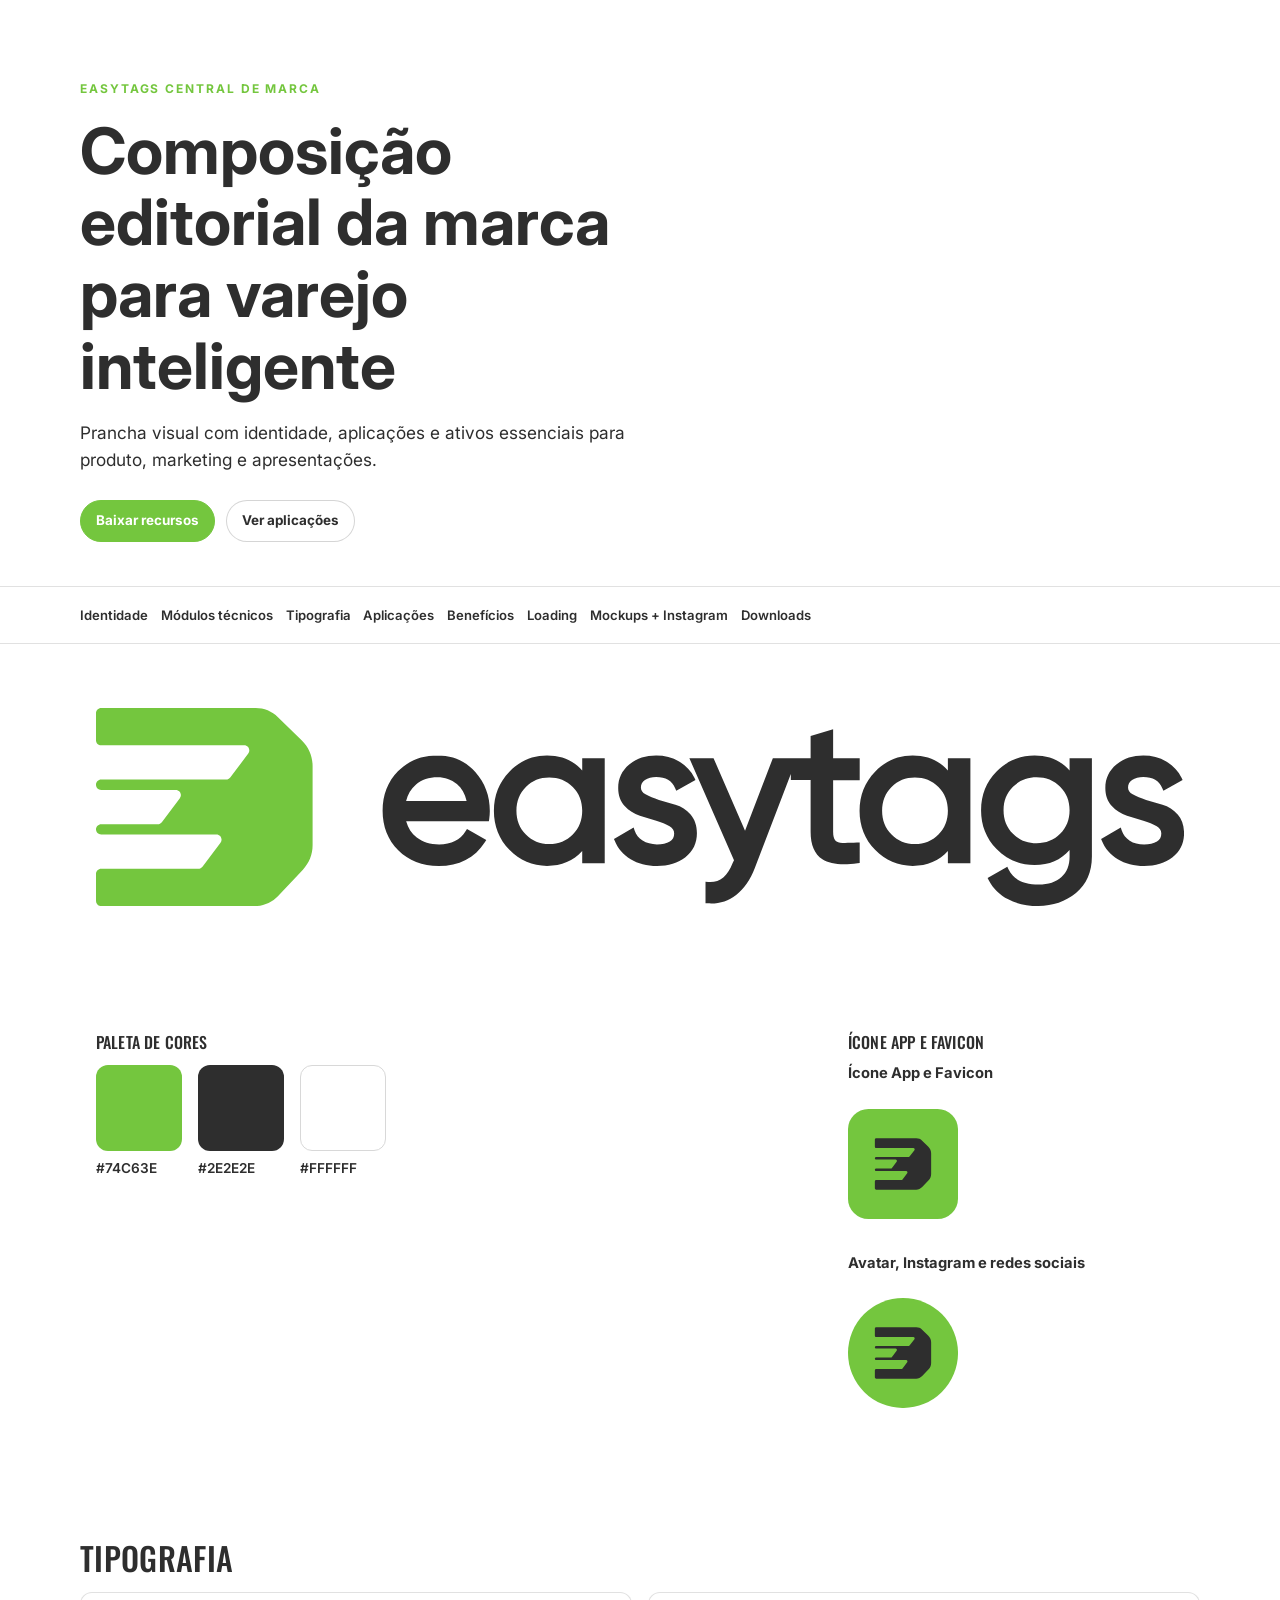
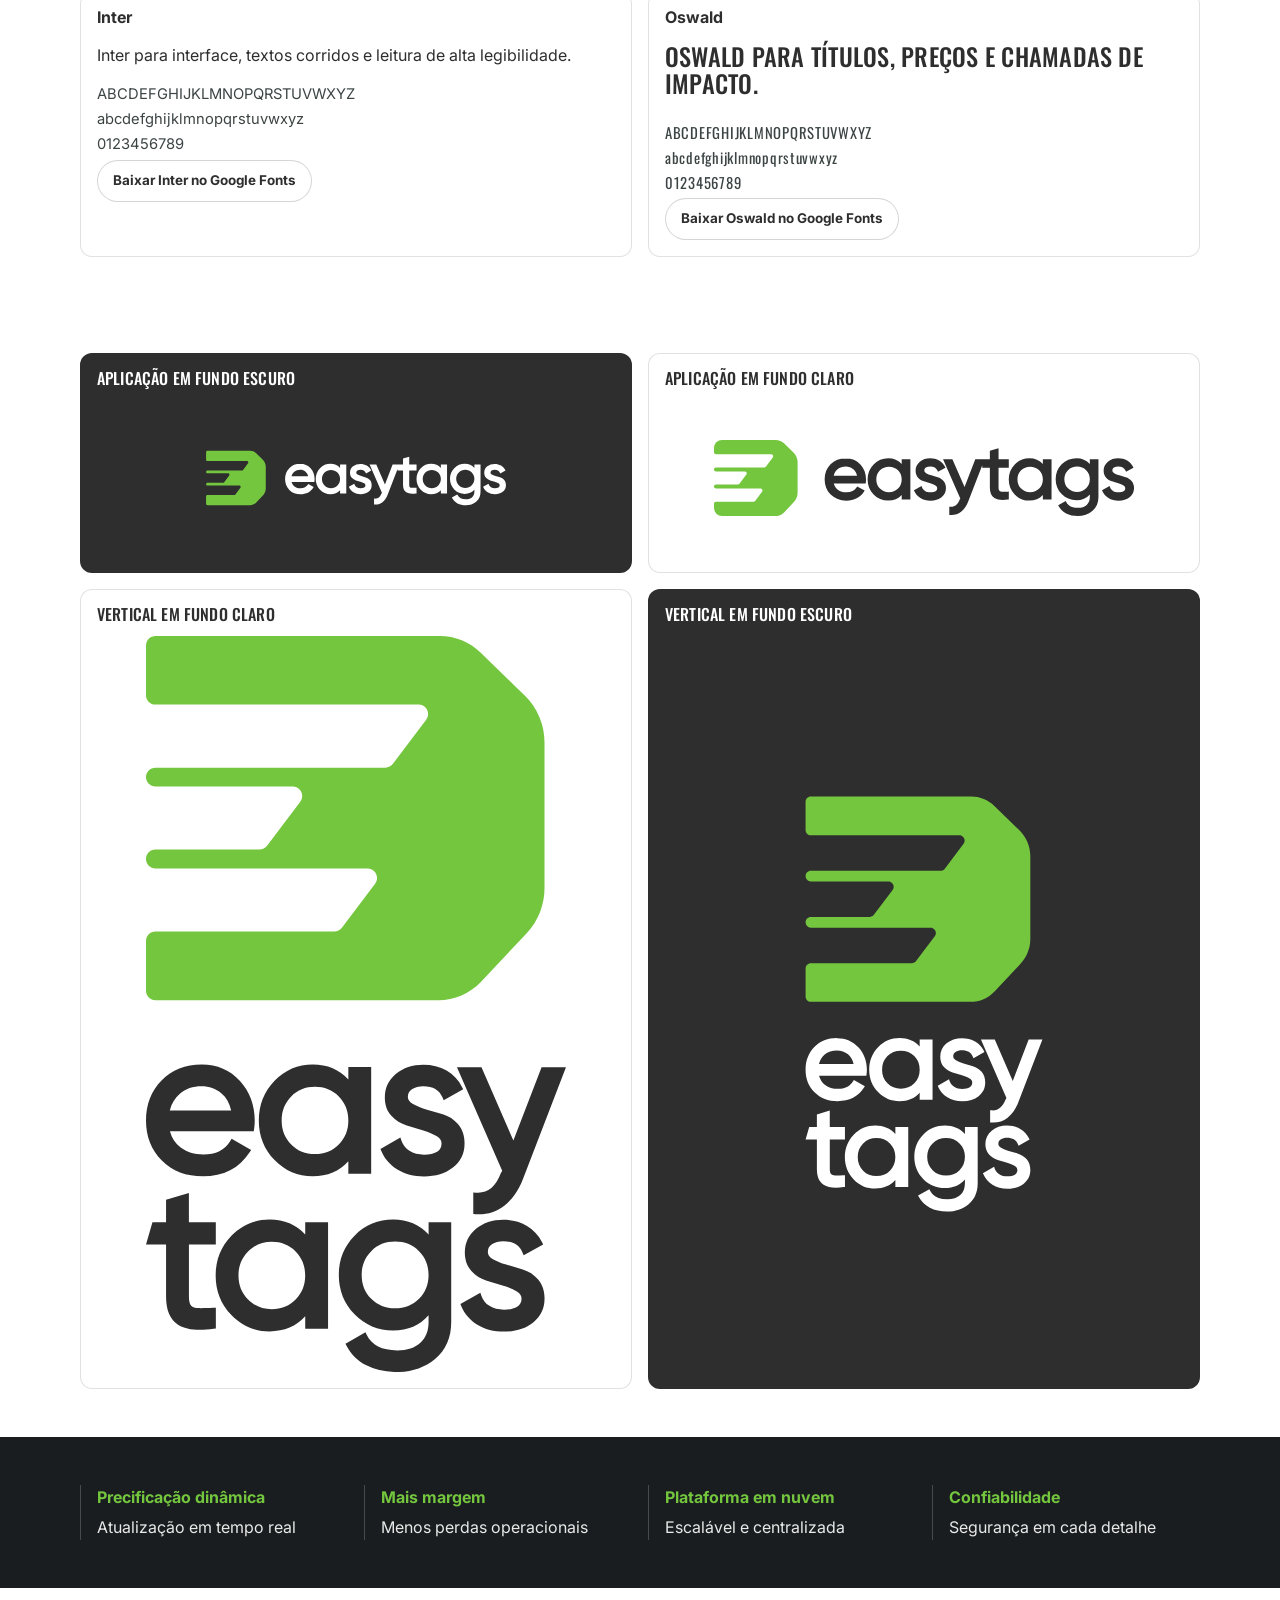
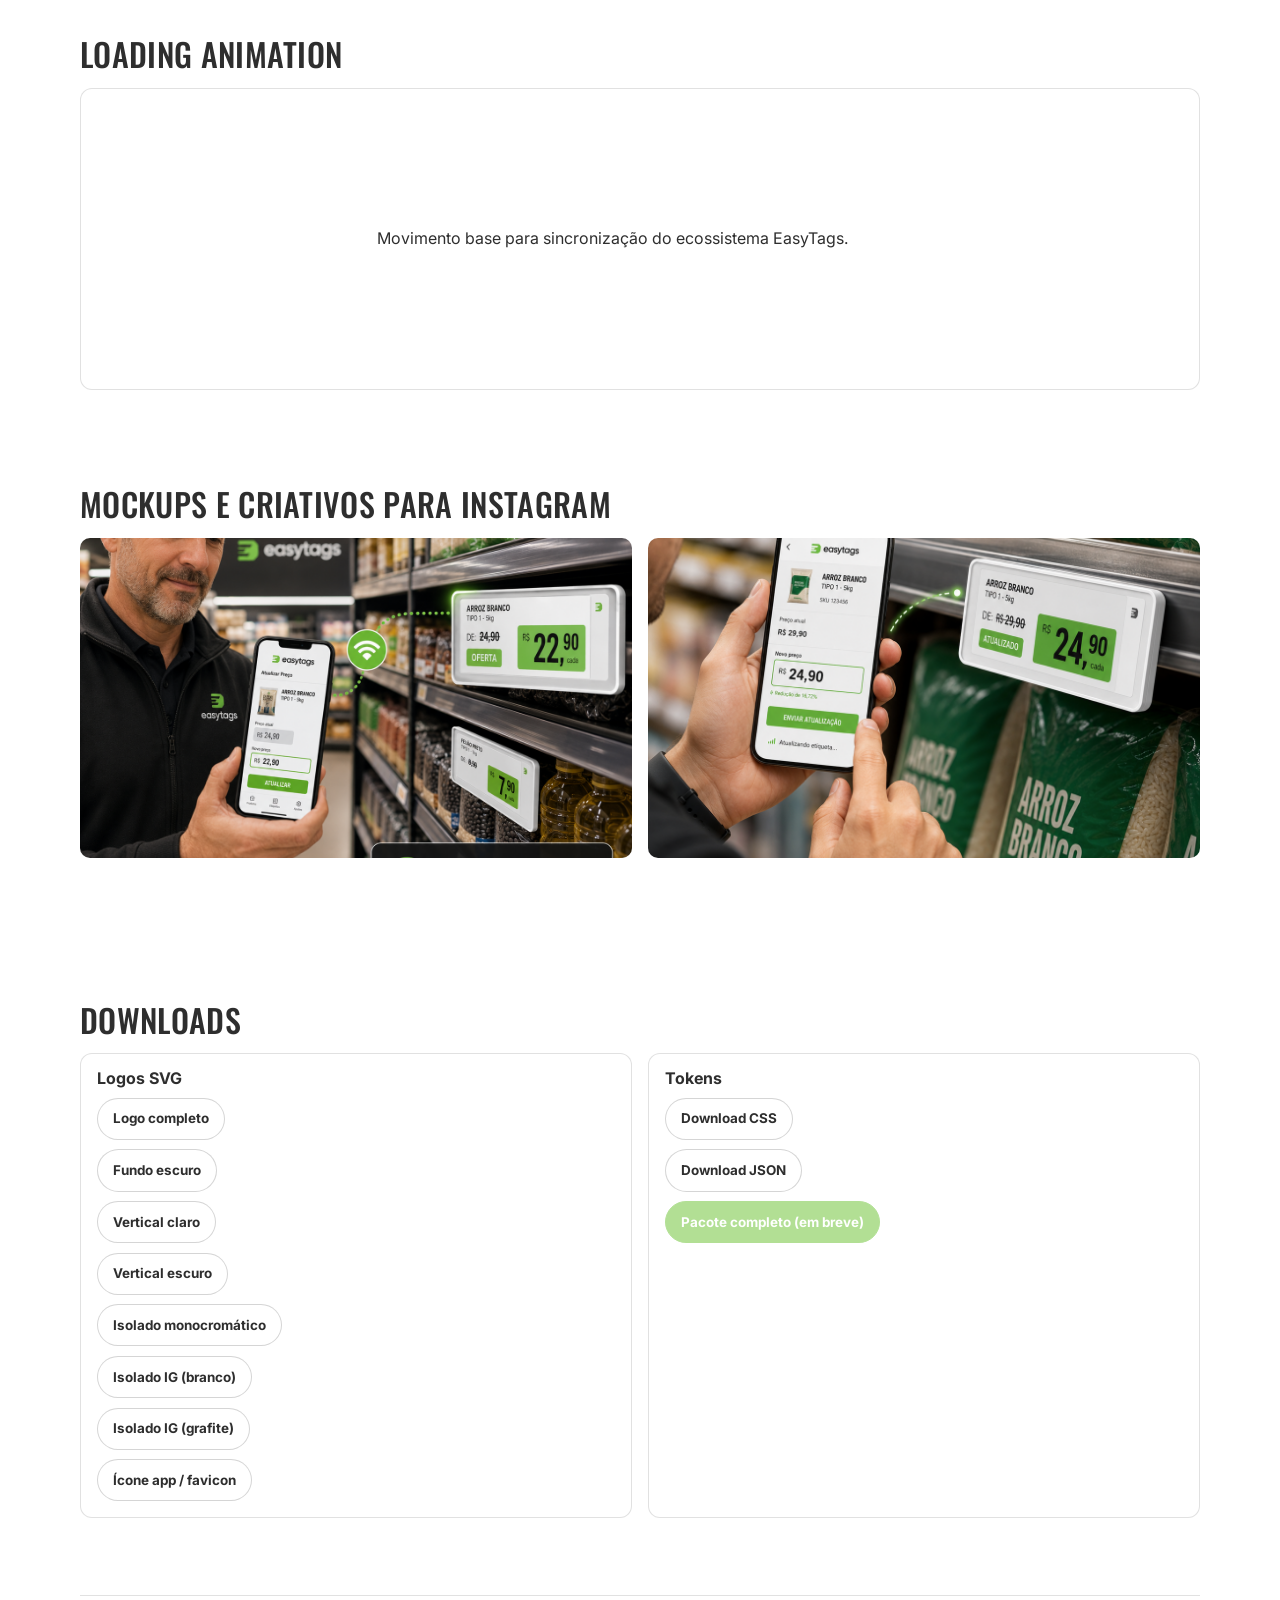
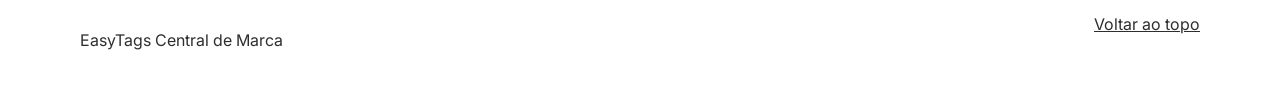
==== index.html @ 7d0843d7 "Initial EasyTags brand center" ====
<!DOCTYPE html>
<html lang="pt-BR">
<head>
  <meta charset="UTF-8" />
  <meta name="viewport" content="width=device-width, initial-scale=1.0" />
  <title>EasyTags | Central de Marca</title>
  <meta name="description" content="Central de marca EasyTags com composição editorial, ativos visuais e diretrizes de aplicação." />
  <link rel="preconnect" href="https://fonts.googleapis.com" />
  <link rel="preconnect" href="https://fonts.gstatic.com" crossorigin />
  <link href="https://fonts.googleapis.com/css2?family=Inter:wght@400;500;600;700;800&family=Oswald:wght@400;500;600;700&display=swap" rel="stylesheet" />
  <link rel="icon" type="image/svg+xml" href="assets/logo/icon_app_grafite.svg" />
  <link rel="stylesheet" href="tokens/colors.css" />
  <link rel="stylesheet" href="css/styles.css" />
</head>
<body>
  <header class="hero" id="topo">
    <div class="container">
      <p class="kicker">EasyTags Central de Marca</p>
      <h1>Composição editorial da marca para varejo inteligente</h1>
      <p class="lead">Prancha visual com identidade, aplicações e ativos essenciais para produto, marketing e apresentações.</p>
      <div class="hero-actions">
        <a class="btn btn--primary" href="#downloads">Baixar recursos</a>
        <a class="btn" href="#aplicacoes">Ver aplicações</a>
      </div>
    </div>
  </header>

  <nav class="topnav" aria-label="Navegação principal">
    <div class="container topnav__inner">
      <a href="#identidade">Identidade</a>
      <a href="#tecnico">Módulos técnicos</a>
      <a href="#tipografia">Tipografia</a>
      <a href="#aplicacoes">Aplicações</a>
      <a href="#beneficios">Benefícios</a>
      <a href="#loading">Loading</a>
      <a href="#galeria">Mockups + Instagram</a>
      <a href="#downloads">Downloads</a>
    </div>
  </nav>

  <main>
    <section id="identidade" class="section">
      <div class="container board board--top">
        <article class="board-card board-card--main-logo board-card--plain">
          <img src="assets/logo/logo_completo.svg" alt="Logo principal EasyTags" />
        </article>
      </div>
    </section>

    <section id="tecnico" class="section section--soft">
      <div class="container board board--tech">
        <article class="board-card board-card--plain">
          <h2>Paleta de cores</h2>
          <div class="palette-inline">
            <div><span style="background:#74C63E"></span><p>#74C63E</p></div>
            <div><span style="background:#2E2E2E"></span><p>#2E2E2E</p></div>
            <div><span style="background:#FFFFFF;border:1px solid #d8d8d8"></span><p>#FFFFFF</p></div>
          </div>
        </article>
        <article class="board-card board-card--plain">
          <h2>Ícone App e Favicon</h2>
          <div class="icon-variants">
            <div class="icon-variant">
              <h3>Ícone App e Favicon</h3>
              <div class="icon-stage icon-stage--left"><img src="assets/logo/icon_app_grafite.svg" alt="Ícone app e favicon quadrado" /></div>
            </div>
            <div class="icon-variant">
              <h3>Avatar, Instagram e redes sociais</h3>
              <div class="icon-stage icon-stage--left"><img src="assets/logo/logo_isolado_IG_grafite.svg" alt="Avatar circular para redes sociais" /></div>
            </div>
          </div>
        </article>
      </div>
    </section>

    <section id="tipografia" class="section">
      <div class="container">
        <h2>Tipografia</h2>
        <div class="type-grid">
          <article class="board-card">
            <h3>Inter</h3>
            <p class="type-sample type-sample--inter">Inter para interface, textos corridos e leitura de alta legibilidade.</p>
            <p class="type-charset type-sample--inter">ABCDEFGHIJKLMNOPQRSTUVWXYZ</p>
            <p class="type-charset type-sample--inter">abcdefghijklmnopqrstuvwxyz</p>
            <p class="type-charset type-sample--inter">0123456789</p>
            <a class="btn" href="https://fonts.google.com/specimen/Inter" target="_blank" rel="noopener">Baixar Inter no Google Fonts</a>
          </article>
          <article class="board-card">
            <h3>Oswald</h3>
            <p class="type-sample type-sample--oswald type-headline">OSWALD PARA TÍTULOS, PREÇOS E CHAMADAS DE IMPACTO.</p>
            <p class="type-charset type-sample--oswald">ABCDEFGHIJKLMNOPQRSTUVWXYZ</p>
            <p class="type-charset type-sample--oswald">abcdefghijklmnopqrstuvwxyz</p>
            <p class="type-charset type-sample--oswald">0123456789</p>
            <a class="btn" href="https://fonts.google.com/specimen/Oswald" target="_blank" rel="noopener">Baixar Oswald no Google Fonts</a>
          </article>
        </div>
      </div>
    </section>

    <section id="aplicacoes" class="section">
      <div class="container board board--apps">
        <article class="board-card app-card app-card--dark app-card--logo">
          <h2>Aplicação em fundo escuro</h2>
          <div class="app-logo-wrap"><img class="logo-asset logo-asset--dark" src="assets/logo/logo_fundo_escuro.svg" alt="Logo em fundo escuro" /></div>
        </article>
        <article class="board-card app-card app-card--logo">
          <h2>Aplicação em fundo claro</h2>
          <div class="app-logo-wrap"><img class="logo-asset logo-asset--light" src="assets/logo/logo_completo.svg" alt="Logo em fundo claro" /></div>
        </article>
        <article class="board-card app-card app-card--vertical">
          <h2>Vertical em fundo claro</h2>
          <div class="app-logo-wrap"><img class="logo-asset logo-asset--vertical" src="assets/logo/logo_verticalizado.svg" alt="Logo vertical fundo claro" /></div>
        </article>
        <article class="board-card app-card app-card--dark app-card--vertical">
          <h2>Vertical em fundo escuro</h2>
          <div class="app-logo-wrap"><img class="logo-asset logo-asset--vertical" src="assets/logo/logo_verticalizado_invertido.svg" alt="Logo vertical fundo escuro" /></div>
        </article>
      </div>
    </section>

    <section id="beneficios" class="section section--dark">
      <div class="container benefits-row">
        <article><strong>Precificação dinâmica</strong><p>Atualização em tempo real</p></article>
        <article><strong>Mais margem</strong><p>Menos perdas operacionais</p></article>
        <article><strong>Plataforma em nuvem</strong><p>Escalável e centralizada</p></article>
        <article><strong>Confiabilidade</strong><p>Segurança em cada detalhe</p></article>
      </div>
    </section>

    <section id="loading" class="section section--soft">
      <div class="container">
        <h2>Loading animation</h2>
        <div class="loading-showcase">
          <svg width="260" height="260" viewBox="-20 -20 224 224" xmlns="http://www.w3.org/2000/svg" role="img" aria-label="EasyTags loading">
            <style>
              :root { --green: #74C63E; --duration: 3.2s; }
              .logo-group { transform-origin: 91.81px 91.81px; animation: logoBreath var(--duration) ease-in-out infinite; }
              .green-circle { transform-origin: 91.81px 91.81px; opacity: 0; animation: circleIntro var(--duration) ease-in-out infinite; }
              .symbol-dark { transform-origin: 91.81px 91.81px; opacity: 0; animation: symbolIntro var(--duration) ease-in-out infinite; }
              .pulse-ring { transform-origin: 91.81px 91.81px; fill: none; stroke: var(--green); stroke-width: 6; opacity: 0; animation: ringPulse var(--duration) ease-out infinite; }
              @keyframes circleIntro { 0% { opacity: 0; transform: scale(.45);} 18% {opacity:1; transform:scale(1.04);} 28%,100% {opacity:1; transform:scale(1);} }
              @keyframes symbolIntro { 0%,18% {opacity:0; transform:scale(.92);} 30%,100% {opacity:1; transform:scale(1);} }
              @keyframes ringPulse { 0%,34% {opacity:0; transform:scale(1);} 42% {opacity:.22; transform:scale(1);} 68% {opacity:0; transform:scale(1.16);} 69%,74% {opacity:0; transform:scale(1);} 80% {opacity:.16; transform:scale(1);} 100% {opacity:0; transform:scale(1.16);} }
              @keyframes logoBreath { 0%,34% {transform:scale(1);} 46% {transform:scale(1.01);} 58% {transform:scale(1);} 82% {transform:scale(1.008);} 100% {transform:scale(1);} }
            </style>
            <circle class="pulse-ring" cx="91.81" cy="91.81" r="91.81" />
            <g class="logo-group">
              <circle class="green-circle" cx="91.81" cy="91.81" r="91.81" fill="#74C63E" />
              <path class="symbol-dark" fill="#2E2E2E" d="M114.08,48.92H47.06c-1.23,0-2.23,1-2.23,2.23v11.7c0,1.23,1,2.23,2.23,2.23h62.03c1.84,0,2.89,2.1,1.78,3.57l-7.83,10.38c-.42.56-1.08.89-1.78.89h-54.2c-1.23,0-2.23,1-2.23,2.23h0c0,1.23,1,2.23,2.23,2.23h32.36c1.84,0,2.89,2.1,1.78,3.57l-7.83,10.38c-.42.56-1.08.89-1.78.89h-24.53c-1.23,0-2.23,1-2.23,2.23h0c0,1.23,1,2.23,2.23,2.23h49.99c1.84,0,2.89,2.1,1.78,3.57l-7.83,10.38c-.42.56-1.08.89-1.78.89h-42.16c-1.23,0-2.23,1-2.23,2.23v11.7c0,1.23,1,2.23,2.23,2.23h66.66c3.82,0,7.47-1.58,10.1-4.36l10.76-11.42c2.7-2.86,4.2-6.65,4.2-10.58v-34.34c0-4.16-1.68-8.15-4.66-11.05l-10.36-10.09c-2.59-2.52-6.06-3.94-9.68-3.94Z" />
            </g>
          </svg>
          <p>Movimento base para sincronização do ecossistema EasyTags.</p>
        </div>
      </div>
    </section>

    <section id="galeria" class="section">
      <div class="container">
        <h2>Mockups e Criativos para Instagram</h2>
        <div class="asset-showcase" id="gallery-grid"></div>
      </div>
    </section>

    <section id="downloads" class="section">
      <div class="container">
        <h2>Downloads</h2>
        <div class="download-grid">
          <article class="download-card">
            <h3>Logos SVG</h3>
            <a class="btn" href="assets/logo/logo_completo.svg" download>Logo completo</a>
            <a class="btn" href="assets/logo/logo_fundo_escuro.svg" download>Fundo escuro</a>
            <a class="btn" href="assets/logo/logo_verticalizado.svg" download>Vertical claro</a>
            <a class="btn" href="assets/logo/logo_verticalizado_invertido.svg" download>Vertical escuro</a>
            <a class="btn" href="assets/logo/logo_isolado_monocromatico.svg" download>Isolado monocromático</a>
            <a class="btn" href="assets/logo/logo_isolado_IG.svg" download>Isolado IG (branco)</a>
            <a class="btn" href="assets/logo/logo_isolado_IG_grafite.svg" download>Isolado IG (grafite)</a>
            <a class="btn" href="assets/logo/icon_app_grafite.svg" download>Ícone app / favicon</a>
          </article>
          <article class="download-card">
            <h3>Tokens</h3>
            <a class="btn" href="tokens/colors.css" download>Download CSS</a>
            <a class="btn" href="tokens/colors.json" download>Download JSON</a>
            <a class="btn btn--primary" href="#" aria-disabled="true">Pacote completo (em breve)</a>
          </article>
        </div>
      </div>
    </section>
  </main>

  <footer class="footer">
    <div class="container footer__inner">
      <p>EasyTags Central de Marca</p>
      <a href="#topo">Voltar ao topo</a>
    </div>
  </footer>

  <script src="js/main.js"></script>
</body>
</html>
---- tokens/colors.css ----
/* EasyTags design tokens (CSS) */
:root {
  --color-green: #74c63e;
  --color-charcoal: #2e2e2e;
  --color-white: #ffffff;

  --color-bg: #f4f7f2;
  --color-surface: #ffffff;
  --color-text: #2e2e2e;

  --font-base: "Inter", sans-serif;
  --font-condensed: "Oswald", sans-serif;
}
---- css/styles.css ----
/* EasyTags premium visual system - clean editorial direction */
:root {
  --radius: 12px;
  --line: rgba(46, 46, 46, 0.14);
  --surface: #ffffff;
  --shadow-soft: 0 8px 24px rgba(23, 30, 17, 0.05);
}

* { box-sizing: border-box; }
html { scroll-behavior: smooth; }

body {
  margin: 0;
  color: var(--color-charcoal, #2e2e2e);
  font-family: var(--font-base, "Inter", sans-serif);
  background: #ffffff;
  line-height: 1.55;
}

img { max-width: 100%; display: block; height: auto; }

.container {
  width: min(1120px, 92%);
  margin-inline: auto;
}

.kicker {
  margin: 0 0 1rem;
  text-transform: uppercase;
  letter-spacing: 0.16em;
  font-size: 0.75rem;
  font-weight: 700;
  color: var(--color-green, #74c63e);
}

h1, h2, h3 { margin: 0; line-height: 1.12; }
h1 { font-size: clamp(2rem, 5.3vw, 4rem); max-width: 14ch; }
h2 {
  font-size: clamp(1.5rem, 2.5vw, 2.4rem);
  margin-bottom: 1rem;
  font-family: var(--font-condensed, "Oswald", sans-serif);
  font-weight: 500;
  letter-spacing: 0.01em;
  text-transform: uppercase;
}
h3 { font-size: 1rem; }

.lead {
  max-width: 52ch;
  font-size: clamp(1.02rem, 1.35vw, 1.2rem);
  margin: 1.2rem 0 0;
}

.hero {
  padding: 5rem 0 2.8rem;
}

.hero-actions {
  display: flex;
  flex-wrap: wrap;
  gap: 0.65rem;
  margin-top: 1.6rem;
}

.hero-panel {
  margin-top: 2.1rem;
  border: 1px solid var(--line);
  border-radius: var(--radius);
  background: var(--surface);
  box-shadow: none;
  display: grid;
  grid-template-columns: 1.4fr 1fr;
  overflow: hidden;
}

.hero-panel__logo {
  padding: 2rem;
  border-right: 1px solid var(--line);
}

.hero-metrics {
  list-style: none;
  margin: 0;
  padding: 1.35rem;
  display: grid;
  gap: 0.7rem;
}

.hero-metrics li {
  display: flex;
  gap: 0.6rem;
  align-items: center;
  font-weight: 600;
}

.hero-metrics span {
  font-family: var(--font-condensed, "Oswald", sans-serif);
  color: var(--color-green, #74c63e);
  font-size: 1.1rem;
}

.topnav {
  position: sticky;
  top: 0;
  z-index: 30;
  border-top: 1px solid var(--line);
  border-bottom: 1px solid var(--line);
  backdrop-filter: blur(8px);
  background: rgba(255, 255, 255, 0.86);
}

.topnav__inner {
  min-height: 56px;
  display: flex;
  gap: 0.8rem;
  flex-wrap: nowrap;
  align-items: center;
  overflow-x: auto;
  scrollbar-width: thin;
}

.topnav a {
  color: var(--color-charcoal, #2e2e2e);
  text-decoration: none;
  font-family: var(--font-base, "Inter", sans-serif);
  font-size: 0.82rem;
  font-weight: 600;
  letter-spacing: 0;
  white-space: nowrap;
}

.section { padding: 3rem 0; }
.section--soft { background: #ffffff; }
.intro { margin: -0.1rem 0 1rem; color: #3e3e3e; }

.split {
  display: grid;
  grid-template-columns: 2fr 1fr;
  gap: 1rem;
}

.note {
  border: 1px solid var(--line);
  border-radius: var(--radius);
  background: var(--surface);
  padding: 1rem;
  box-shadow: none;
}

.reference-grid {
  display: grid;
  gap: 1rem;
  grid-template-columns: 1fr 1fr;
}

.reference-card {
  margin: 0;
  background: var(--surface);
  border: 1px solid var(--line);
  border-radius: var(--radius);
  padding: 0.65rem;
  box-shadow: none;
}

.reference-card img {
  border-radius: calc(var(--radius) - 8px);
  aspect-ratio: 16 / 10;
  width: 100%;
  object-fit: cover;
}

.logo-grid,
.color-grid,
.type-grid,
.download-grid,
.asset-grid {
  display: grid;
  gap: 1rem;
}

.logo-grid { grid-template-columns: repeat(4, minmax(0, 1fr)); }
.color-grid { grid-template-columns: repeat(3, minmax(0, 1fr)); }
.type-grid,
.download-grid { grid-template-columns: repeat(2, minmax(0, 1fr)); }
.asset-grid { grid-template-columns: repeat(3, minmax(0, 1fr)); }

.mazory-grid {
  --row: 8px;
  display: grid;
  grid-template-columns: repeat(4, minmax(0, 1fr));
  grid-auto-rows: var(--row);
  gap: 1rem;
}

.mazory-item {
  grid-row-end: span 24;
}

.essentials-grid {
  margin-top: 1rem;
  grid-template-columns: repeat(2, minmax(0, 1fr));
}

.essential-card {
  border: 1px solid var(--line);
  border-radius: var(--radius);
  padding: 1rem;
  background: #fff;
}

.essential-card p {
  margin: 0.55rem 0 0.9rem;
  color: #535b5b;
}

.essential-logos {
  display: grid;
  gap: 0.8rem;
}

.essential-logo-dark {
  background: #2e2e2e;
  border-radius: 8px;
  padding: 0.6rem;
}

.essential-palette {
  display: grid;
  gap: 0.65rem;
}

.essential-palette > div {
  display: flex;
  align-items: center;
  gap: 0.6rem;
}

.essential-palette span {
  width: 46px;
  height: 22px;
  border-radius: 6px;
  display: inline-block;
}

.essential-palette p {
  margin: 0;
  font-size: 0.88rem;
}

.tile,
.color-card,
.type-card,
.download-card,
.asset-card,
.loading-showcase {
  border: 1px solid var(--line);
  background: var(--surface);
  border-radius: var(--radius);
  box-shadow: none;
}

.tile { padding: 1rem; }
.tile img { margin-top: 0.7rem; max-height: 110px; object-fit: contain; }
.tile--dark { background: #2e2e2e; color: #fff; }
.tile--dark img { background: #2e2e2e; border-radius: 8px; }

.color-card { padding: 1rem; }
.color-card > div {
  height: 88px;
  border-radius: 14px;
  margin-bottom: 0.75rem;
}

.chip-border { border: 1px solid #d9d9d9; }

.button-stack {
  display: grid;
  gap: 0.7rem;
  align-content: start;
}

.type-card { padding: 1rem; }
.type-sample { margin-top: 1rem; }
.type-sample--inter { font-family: "Inter", sans-serif; }
.type-sample--oswald {
  font-family: var(--font-condensed, "Oswald", sans-serif);
  font-size: clamp(1.25rem, 2vw, 1.8rem);
  letter-spacing: 0.05em;
}

.type-charset {
  margin: 0.25rem 0;
  font-size: 0.92rem;
  line-height: 1.45;
  color: #3c4444;
}

.loading-showcase {
  padding: 1.25rem;
  display: flex;
  align-items: center;
  gap: 1rem;
}

.loading-tag {
  width: 88px;
  height: 50px;
  border-radius: 12px;
  background: linear-gradient(90deg, rgba(116, 198, 62, 0.18), rgba(116, 198, 62, 1), rgba(116, 198, 62, 0.18));
  animation: syncPulse 1.6s ease-in-out infinite;
}

@keyframes syncPulse {
  0% { transform: translateX(0); opacity: 0.7; }
  50% { transform: translateX(7px); opacity: 1; }
  100% { transform: translateX(0); opacity: 0.7; }
}

.asset-card { padding: 0.7rem; }
.asset-card img {
  width: 100%;
  aspect-ratio: 16 / 10;
  object-fit: cover;
  border-radius: 12px;
}
.asset-card h3 { margin: 0.75rem 0 0.15rem; }

.asset-showcase .asset-card {
  padding: 0;
  border: 0;
  background: transparent;
}

.asset-showcase .asset-card h3 {
  display: none;
}

.asset-showcase {
  display: grid;
  grid-template-columns: repeat(2, minmax(0, 1fr));
  gap: 1rem;
}

.asset-showcase .asset-card img {
  width: 100%;
  height: 320px;
  object-fit: cover;
  border-radius: 10px;
}

.download-card {
  padding: 1rem;
  display: grid;
  gap: 0.6rem;
  align-content: start;
}

.btn {
  display: inline-flex;
  justify-content: center;
  align-items: center;
  width: fit-content;
  text-decoration: none;
  color: var(--color-charcoal, #2e2e2e);
  border: 1px solid rgba(46, 46, 46, 0.2);
  border-radius: 999px;
  padding: 0.6rem 0.95rem;
  font-size: 0.84rem;
  font-weight: 700;
  background: #fff;
  transition: transform 0.2s ease, border-color 0.2s ease;
}

.btn:hover { transform: translateY(-1px); border-color: rgba(46,46,46,.42); }
.btn--primary {
  background: var(--color-green, #74c63e);
  border-color: var(--color-green, #74c63e);
  color: #ffffff;
}
.btn[aria-disabled="true"] { opacity: 0.55; pointer-events: none; }

.footer { padding: 1.8rem 0 2.2rem; }
.footer__inner {
  border-top: 1px solid var(--line);
  padding-top: 1rem;
  display: flex;
  justify-content: space-between;
  gap: 1rem;
}

.footer a { color: var(--color-charcoal, #2e2e2e); }

@media (max-width: 980px) {
  .hero-panel,
  .split,
  .mazory-grid,
  .logo-grid,
  .color-grid,
  .type-grid,
  .download-grid,
  .asset-grid,
  .reference-grid {
    grid-template-columns: 1fr 1fr;
  }

  .hero-panel__logo { border-right: 0; border-bottom: 1px solid var(--line); }
}

@media (max-width: 700px) {
  .hero { padding-top: 3rem; }

  .hero-panel,
  .split,
  .mazory-grid,
  .logo-grid,
  .color-grid,
  .type-grid,
  .download-grid,
  .asset-grid,
  .reference-grid {
    grid-template-columns: 1fr;
  }

  .topnav__inner { padding: 0.6rem 0; }

  .footer__inner {
    flex-direction: column;
    align-items: flex-start;
  }
}

/* Brand board composition */
.board {
  display: grid;
  gap: 1rem;
}

.board--top {
  grid-template-columns: 1fr;
}

.board--tech {
  grid-template-columns: 2fr 1fr;
}

.board--apps {
  grid-template-columns: 1fr 1fr;
}

.board-card {
  border: 1px solid var(--line);
  border-radius: var(--radius);
  background: #fff;
  padding: 1rem;
}

.board-card--plain {
  border: 0;
}

.board-card h2 {
  font-size: 1rem;
  margin-bottom: 0.8rem;
}

.board-card--main-logo,
.board-card--stack {
  display: flex;
  align-items: center;
  justify-content: center;
}

.board-card--stack {
  flex-direction: column;
  gap: 1rem;
}

.board-card--stack img:first-child {
  width: 96px;
  height: 96px;
}

.board-card--stack img:last-child {
  max-width: 78%;
}

.palette-inline {
  display: flex;
  gap: 1rem;
  flex-wrap: wrap;
}

.palette-inline > div {
  min-width: 86px;
}

.palette-inline span {
  display: block;
  width: 86px;
  height: 86px;
  border-radius: 12px;
}

.palette-inline p {
  margin: 0.45rem 0 0;
  font-size: 0.85rem;
  font-weight: 600;
}

.icon-stage {
  min-height: 150px;
  display: flex;
  align-items: center;
  justify-content: center;
}

.icon-stage--left {
  justify-content: flex-start;
}

.icon-stage img {
  width: 110px;
  height: 110px;
}

.icon-variants {
  display: grid;
  gap: 1rem;
}

.icon-variant h3 {
  margin: 0 0 0.45rem;
  font-size: 0.92rem;
}

.app-card {
  min-height: 220px;
}

.app-card img {
  width: 100%;
  max-width: 420px;
  border-radius: 8px;
  margin: 0 auto;
}

.app-card--dark {
  background: #2e2e2e;
  color: #fff;
}

.app-card--dark img {
  background: transparent;
}

.app-card--logo {
  display: flex;
  flex-direction: column;
}

.app-logo-wrap {
  flex: 1;
  min-height: 150px;
  display: flex;
  align-items: center;
  justify-content: center;
}

.app-card--vertical {
  display: flex;
  flex-direction: column;
}

.logo-asset {
  display: block;
}

.logo-asset--light {
  width: 76%;
}

.logo-asset--dark {
  width: 88%;
}

.logo-asset--vertical {
  width: 64%;
  max-width: 220px;
}

.section--dark {
  background: #191d1f;
  color: #fff;
}

.type-headline {
  font-family: var(--font-condensed, "Oswald", sans-serif);
  text-transform: uppercase;
  letter-spacing: 0.01em;
  font-size: clamp(1.1rem, 1.9vw, 1.55rem);
  font-weight: 500;
  line-height: 1.12;
}

.benefits-row {
  display: grid;
  grid-template-columns: repeat(4, minmax(0, 1fr));
  gap: 1rem;
}

.benefits-row article {
  border-left: 1px solid rgba(255, 255, 255, 0.2);
  padding-left: 1rem;
}

.benefits-row strong {
  color: #74c63e;
  display: block;
  margin-bottom: 0.35rem;
}

.benefits-row p {
  margin: 0;
  color: rgba(255, 255, 255, 0.9);
}

@media (max-width: 980px) {
  .board--top,
  .board--tech,
  .board--apps,
  .benefits-row {
    grid-template-columns: 1fr 1fr;
  }
}

@media (max-width: 700px) {
  .board--top,
  .board--tech,
  .board--apps,
  .benefits-row {
    grid-template-columns: 1fr;
  }
}
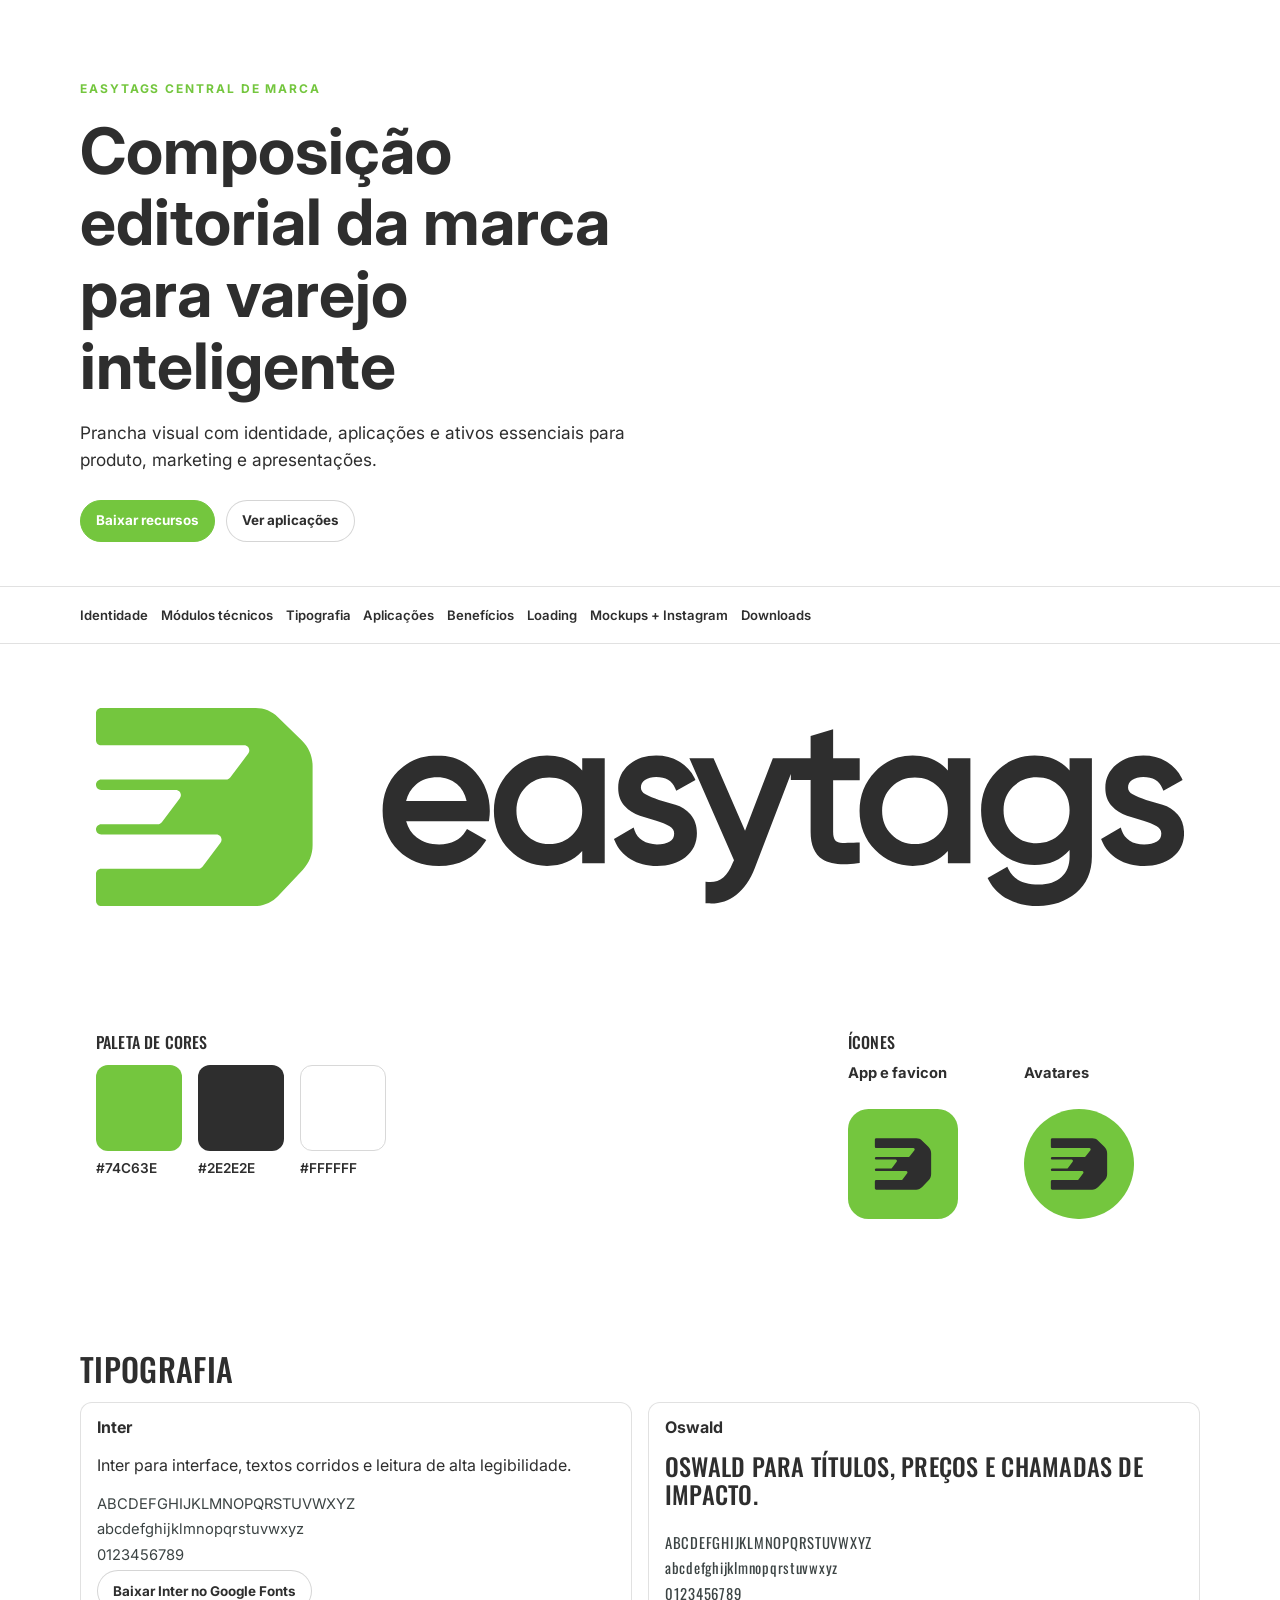
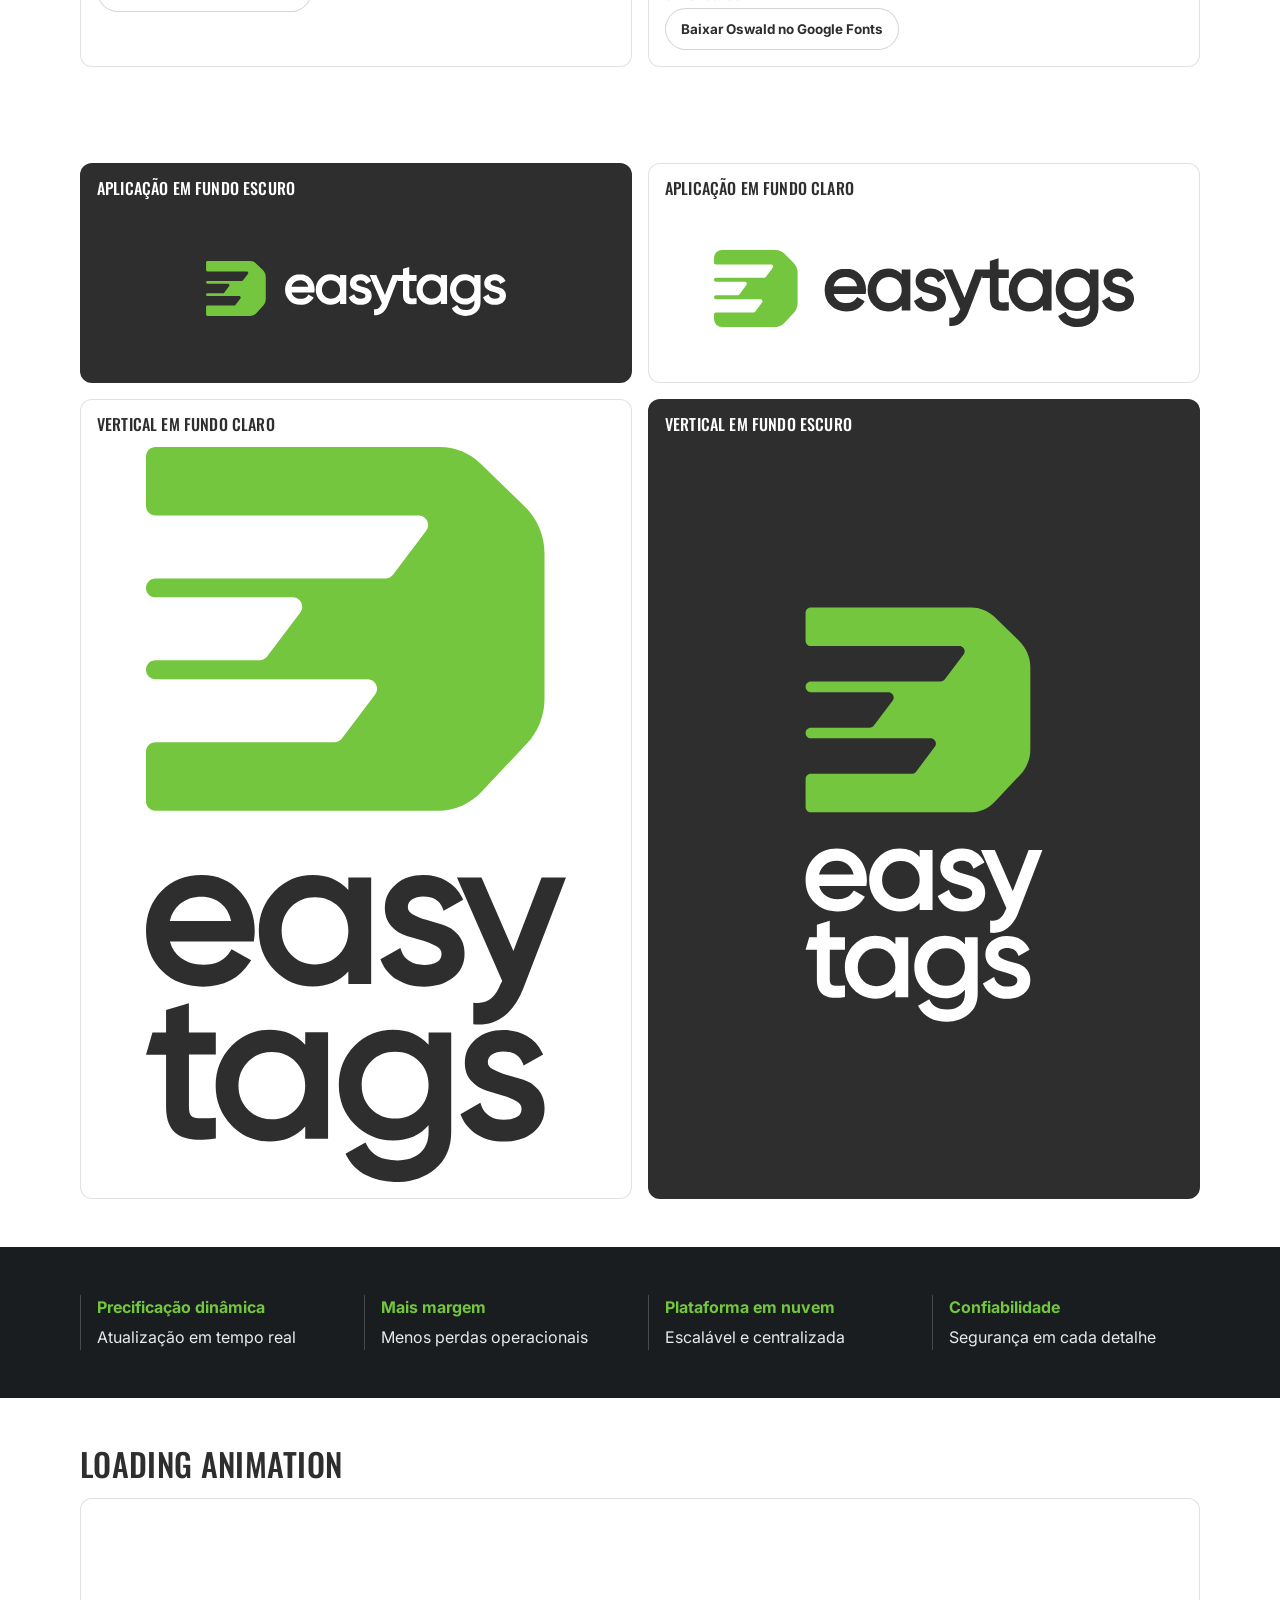
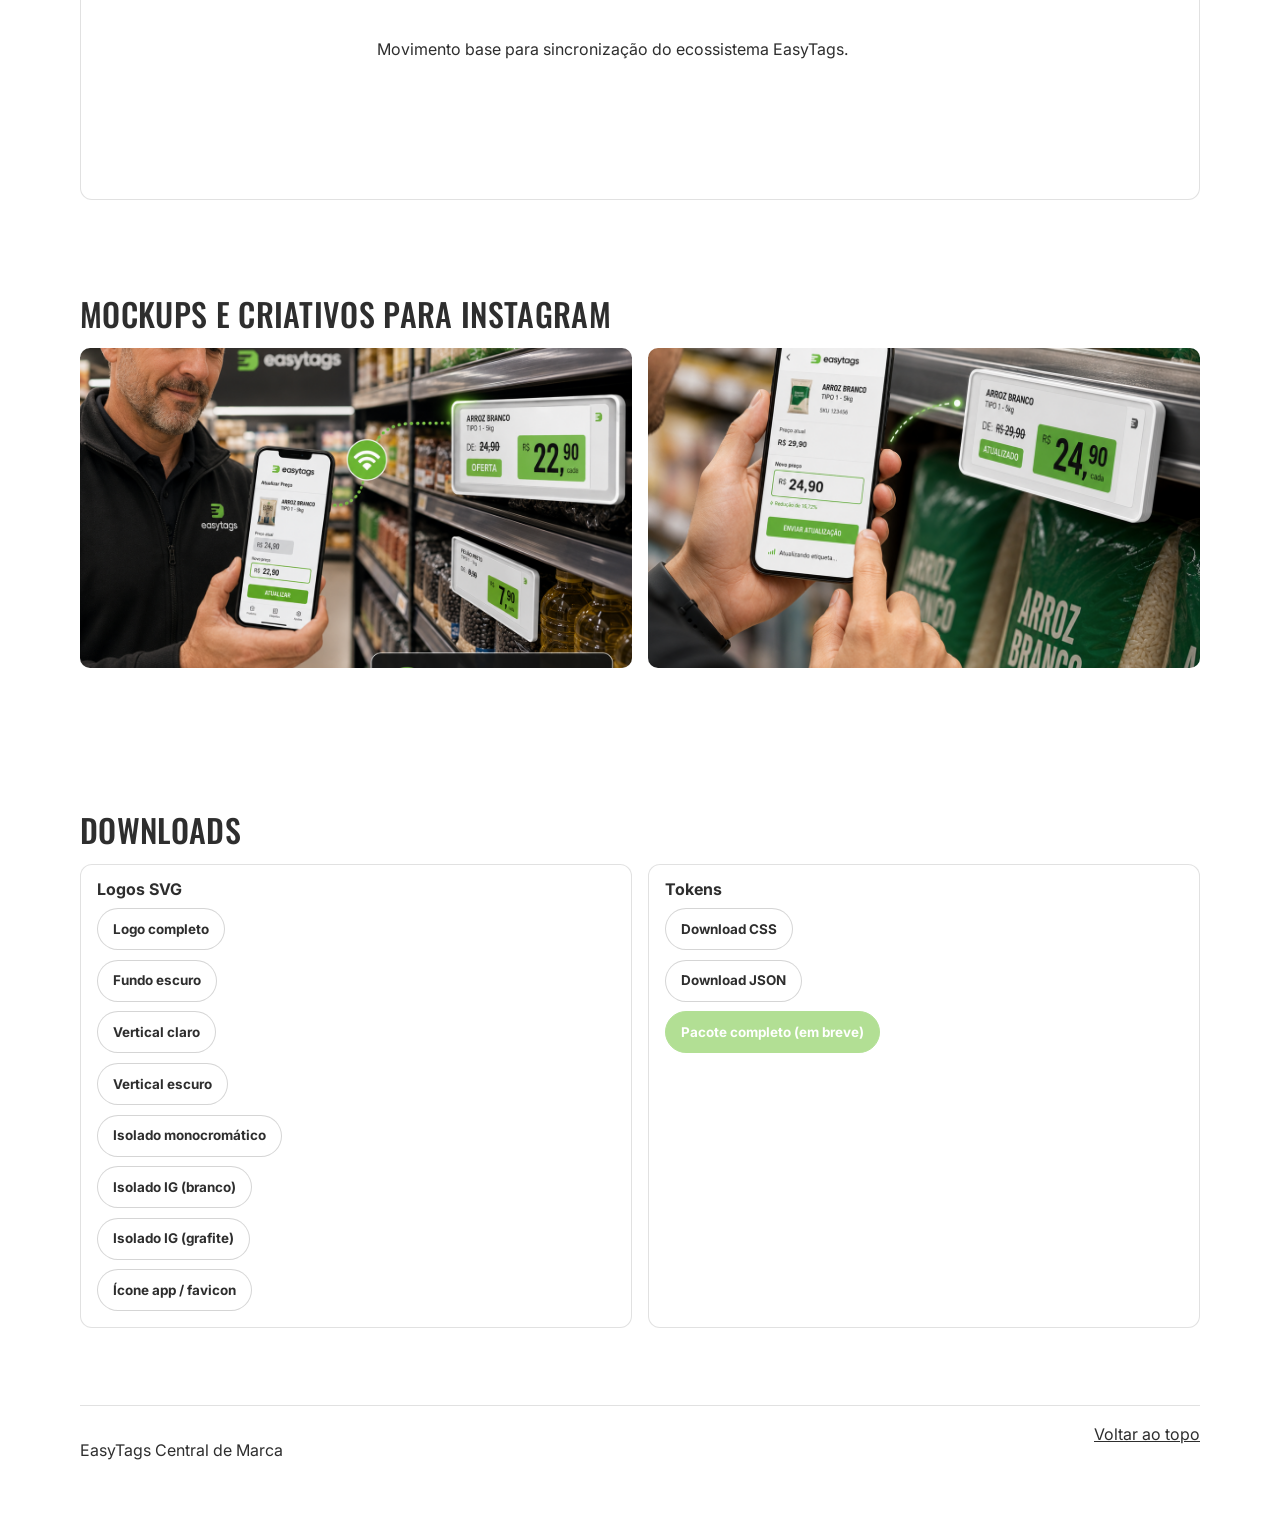
==== commit d0ae0b10: "Refine brand boards, icons, typography and downloads" ====
--- a/index.html
+++ b/index.html
@@ -58,14 +58,14 @@
           </div>
         </article>
         <article class="board-card board-card--plain">
-          <h2>Ícone App e Favicon</h2>
+          <h2>Ícones</h2>
           <div class="icon-variants">
             <div class="icon-variant">
-              <h3>Ícone App e Favicon</h3>
+              <h3>App e favicon</h3>
               <div class="icon-stage icon-stage--left"><img src="assets/logo/icon_app_grafite.svg" alt="Ícone app e favicon quadrado" /></div>
             </div>
             <div class="icon-variant">
-              <h3>Avatar, Instagram e redes sociais</h3>
+              <h3>Avatares</h3>
               <div class="icon-stage icon-stage--left"><img src="assets/logo/logo_isolado_IG_grafite.svg" alt="Avatar circular para redes sociais" /></div>
             </div>
           </div>
--- a/css/styles.css
+++ b/css/styles.css
@@ -525,6 +525,7 @@
 
 .icon-variants {
   display: grid;
+  grid-template-columns: 1fr 1fr;
   gap: 1rem;
 }
 
@@ -640,4 +641,8 @@
   .benefits-row {
     grid-template-columns: 1fr;
   }
-}
+
+  .icon-variants {
+    grid-template-columns: 1fr;
+  }
+}
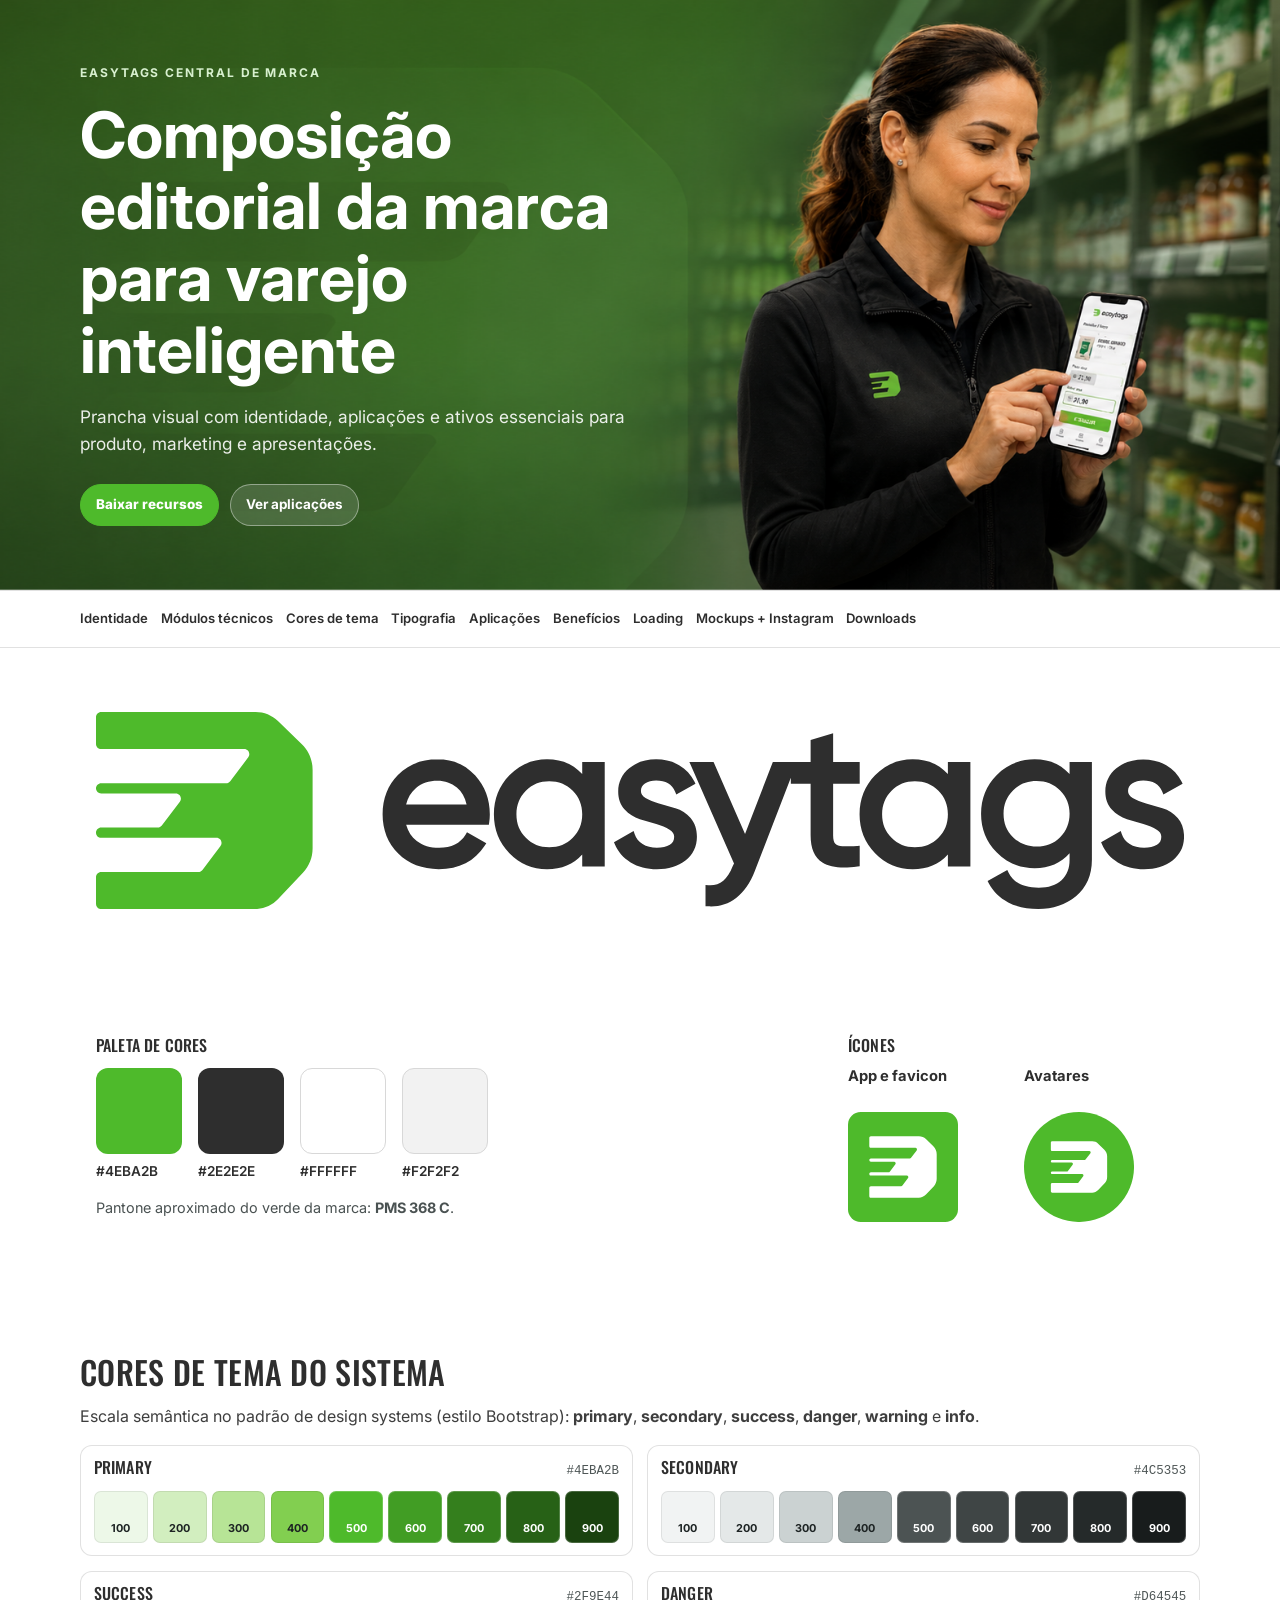
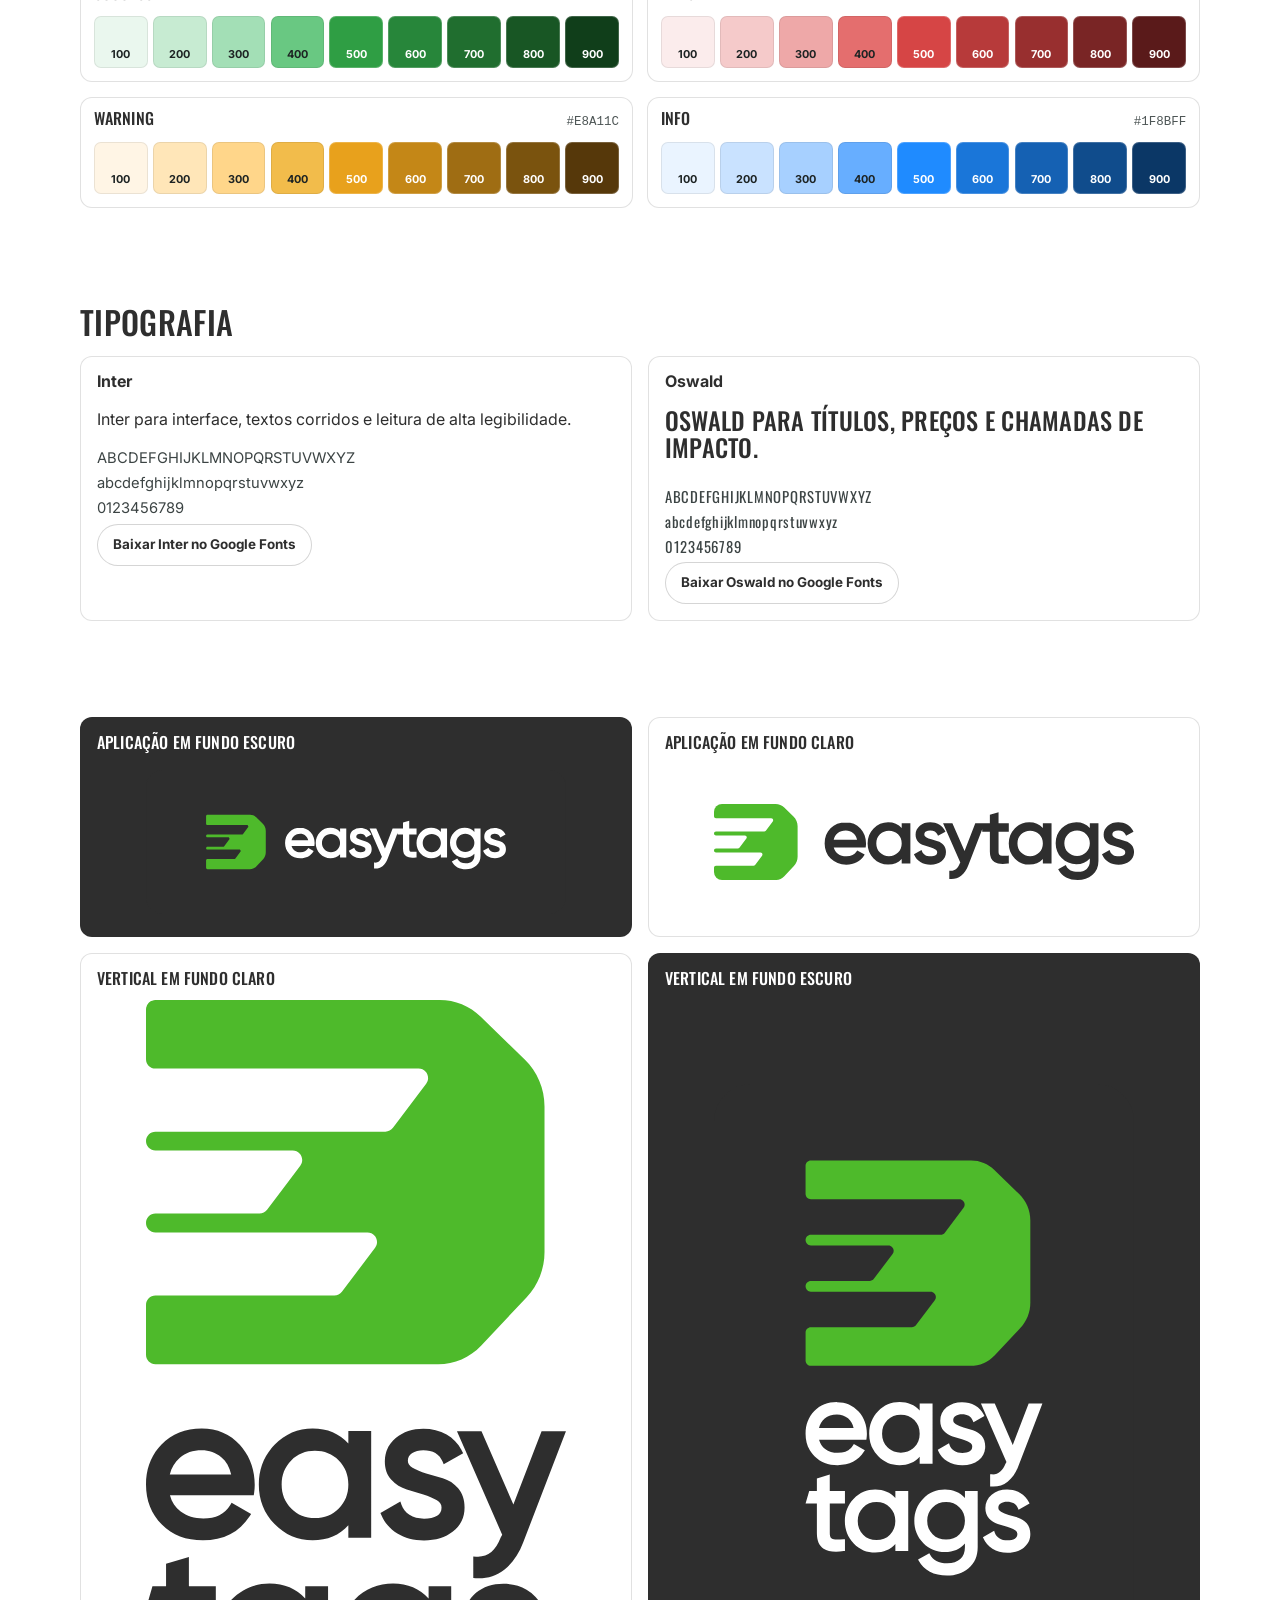
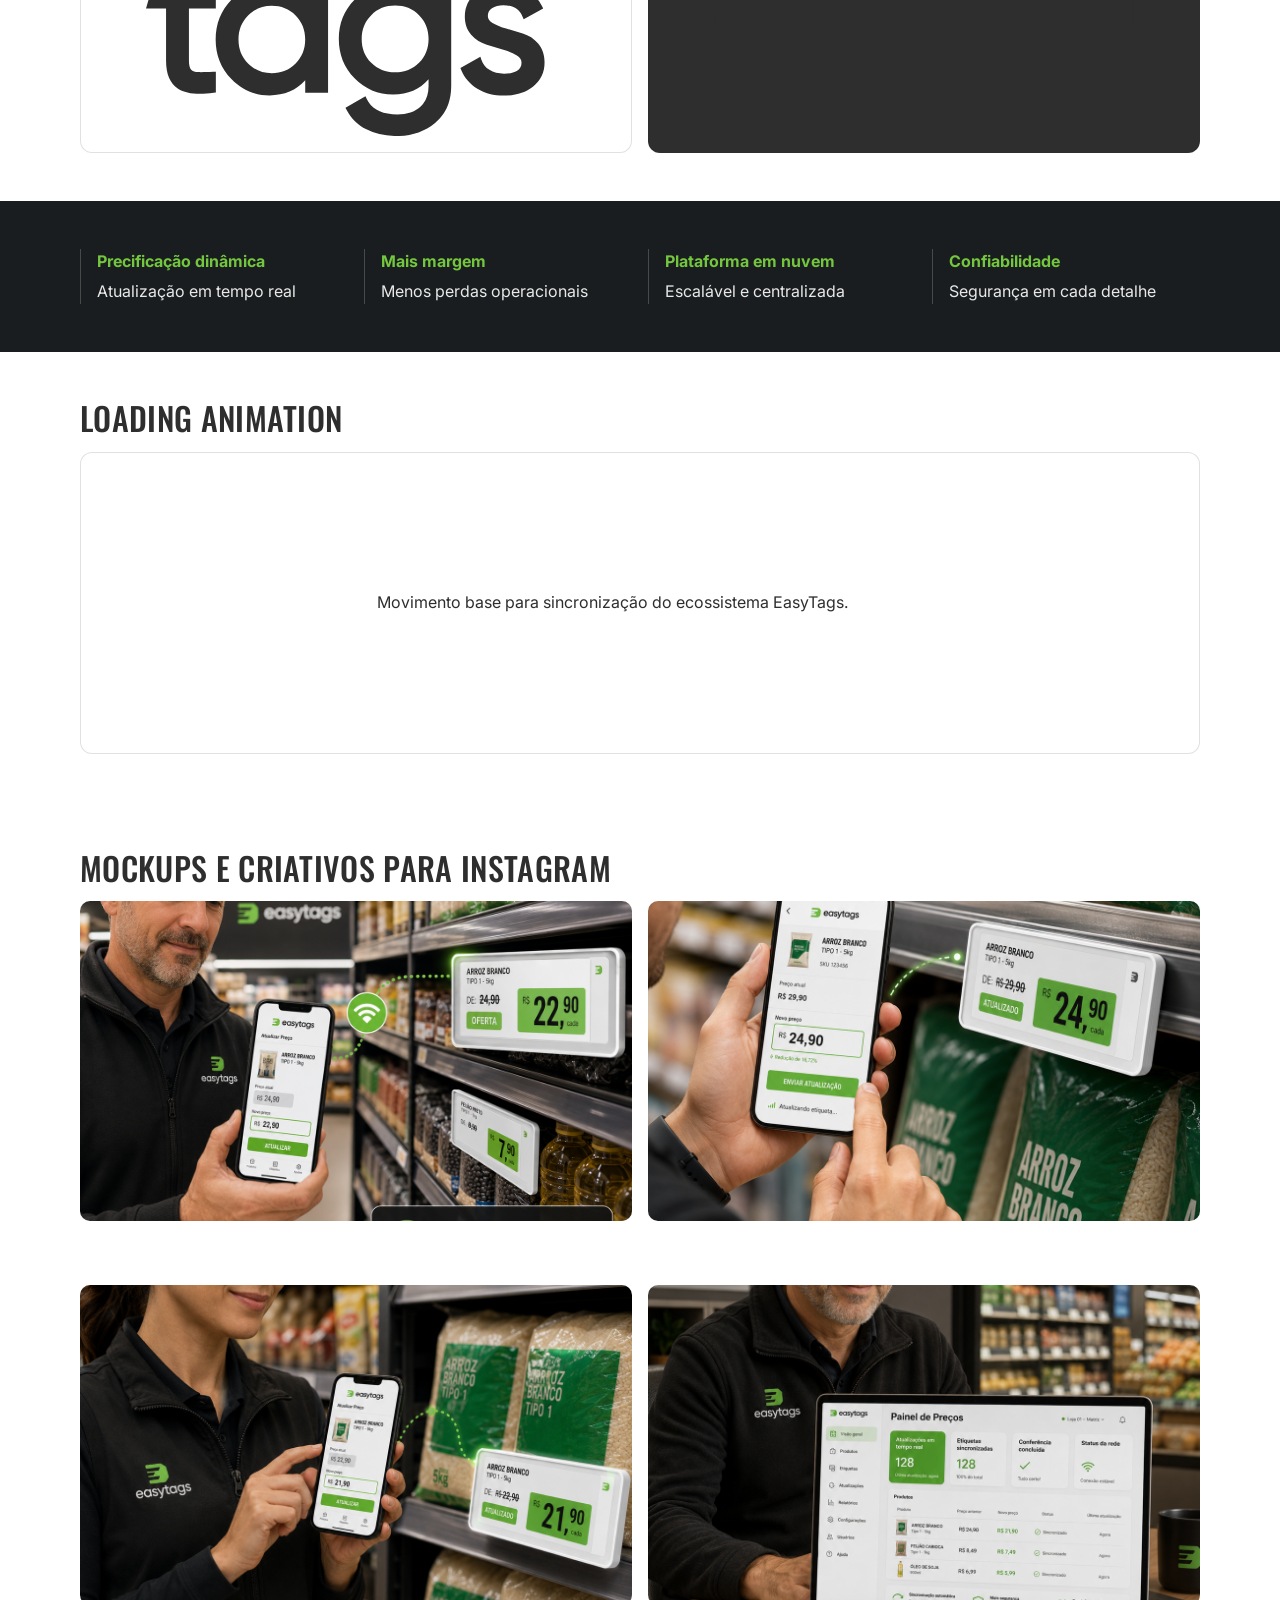
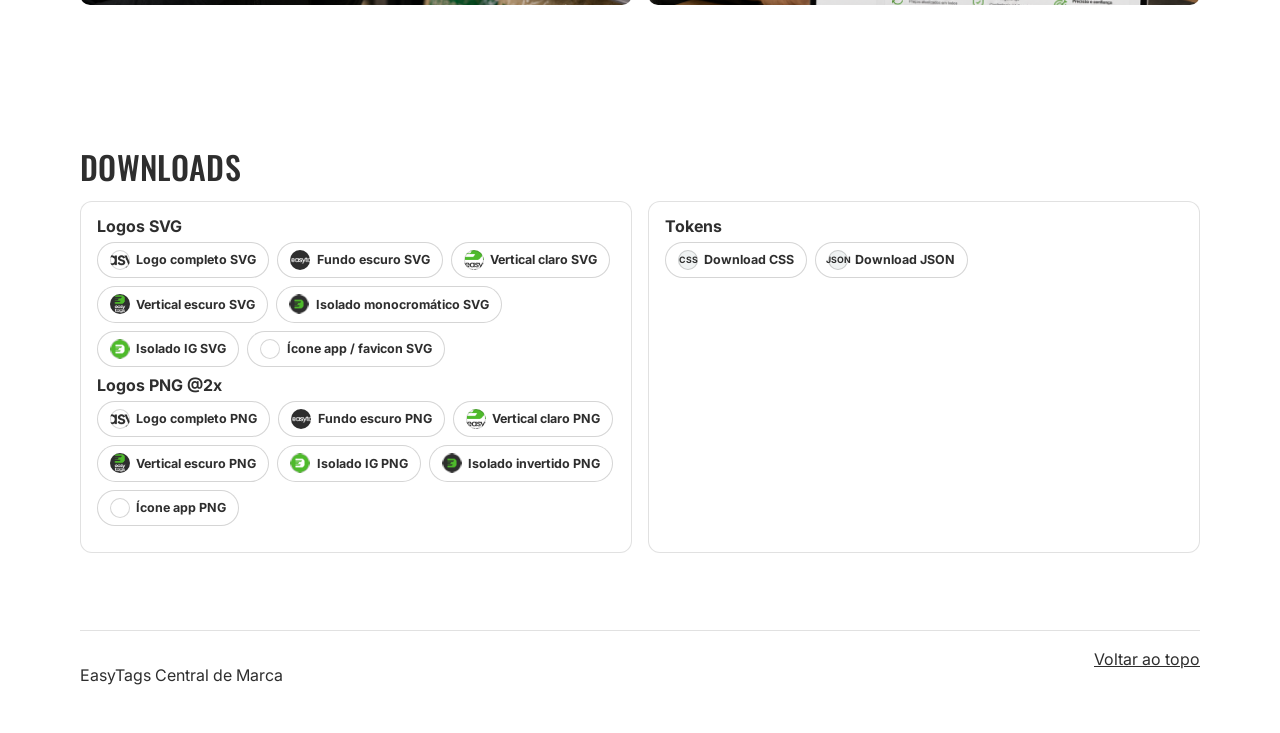
==== commit 535de87f: "Atualiza hero, paleta semântica e assets da central de marca" ====
--- a/index.html
+++ b/index.html
@@ -8,7 +8,7 @@
   <link rel="preconnect" href="https://fonts.googleapis.com" />
   <link rel="preconnect" href="https://fonts.gstatic.com" crossorigin />
   <link href="https://fonts.googleapis.com/css2?family=Inter:wght@400;500;600;700;800&family=Oswald:wght@400;500;600;700&display=swap" rel="stylesheet" />
-  <link rel="icon" type="image/svg+xml" href="assets/logo/icon_app_grafite.svg" />
+  <link rel="icon" type="image/svg+xml" href="assets/logo/icon_app.svg" />
   <link rel="stylesheet" href="tokens/colors.css" />
   <link rel="stylesheet" href="css/styles.css" />
 </head>
@@ -27,14 +27,20 @@
 
   <nav class="topnav" aria-label="Navegação principal">
     <div class="container topnav__inner">
-      <a href="#identidade">Identidade</a>
-      <a href="#tecnico">Módulos técnicos</a>
-      <a href="#tipografia">Tipografia</a>
-      <a href="#aplicacoes">Aplicações</a>
-      <a href="#beneficios">Benefícios</a>
-      <a href="#loading">Loading</a>
-      <a href="#galeria">Mockups + Instagram</a>
-      <a href="#downloads">Downloads</a>
+      <button class="topnav__toggle" id="menu-toggle" aria-expanded="false" aria-controls="topnav-links" aria-label="Abrir menu">
+        <span></span><span></span><span></span>
+      </button>
+      <div class="topnav__links" id="topnav-links">
+        <a href="#identidade">Identidade</a>
+        <a href="#tecnico">Módulos técnicos</a>
+        <a href="#tema">Cores de tema</a>
+        <a href="#tipografia">Tipografia</a>
+        <a href="#aplicacoes">Aplicações</a>
+        <a href="#beneficios">Benefícios</a>
+        <a href="#loading">Loading</a>
+        <a href="#galeria">Mockups + Instagram</a>
+        <a href="#downloads">Downloads</a>
+      </div>
     </div>
   </nav>
 
@@ -52,24 +58,142 @@
         <article class="board-card board-card--plain">
           <h2>Paleta de cores</h2>
           <div class="palette-inline">
-            <div><span style="background:#74C63E"></span><p>#74C63E</p></div>
+            <div><span style="background:#4EBA2B"></span><p>#4EBA2B</p></div>
             <div><span style="background:#2E2E2E"></span><p>#2E2E2E</p></div>
             <div><span style="background:#FFFFFF;border:1px solid #d8d8d8"></span><p>#FFFFFF</p></div>
+            <div><span style="background:#F2F2F2;border:1px solid #d8d8d8"></span><p>#F2F2F2</p></div>
           </div>
+          <p class="palette-note">Pantone aproximado do verde da marca: <strong>PMS 368 C</strong>.</p>
         </article>
         <article class="board-card board-card--plain">
           <h2>Ícones</h2>
           <div class="icon-variants">
             <div class="icon-variant">
               <h3>App e favicon</h3>
-              <div class="icon-stage icon-stage--left"><img src="assets/logo/icon_app_grafite.svg" alt="Ícone app e favicon quadrado" /></div>
+              <div class="icon-stage icon-stage--left"><img src="assets/logo/icon_app.svg" alt="Ícone app e favicon quadrado" /></div>
             </div>
             <div class="icon-variant">
               <h3>Avatares</h3>
-              <div class="icon-stage icon-stage--left"><img src="assets/logo/logo_isolado_IG_grafite.svg" alt="Avatar circular para redes sociais" /></div>
+              <div class="icon-stage icon-stage--left"><img src="assets/logo/logo_isolado_IG.svg" alt="Avatar circular para redes sociais" /></div>
             </div>
           </div>
         </article>
+      </div>
+    </section>
+
+    <section id="tema" class="section">
+      <div class="container">
+        <h2>Cores de tema do sistema</h2>
+        <p class="intro">Escala semântica no padrão de design systems (estilo Bootstrap): <strong>primary</strong>, <strong>secondary</strong>, <strong>success</strong>, <strong>danger</strong>, <strong>warning</strong> e <strong>info</strong>.</p>
+        <div class="theme-grid">
+          <article class="theme-card">
+            <div class="theme-card__head">
+              <h3>Primary</h3>
+              <span>#4EBA2B</span>
+            </div>
+            <div class="scale-row">
+              <div class="scale-chip" style="background:#EDF8E8">100</div>
+              <div class="scale-chip" style="background:#D2EEBF">200</div>
+              <div class="scale-chip" style="background:#B7E496">300</div>
+              <div class="scale-chip" style="background:#82CF50">400</div>
+              <div class="scale-chip scale-chip--dark" style="background:#4EBA2B">500</div>
+              <div class="scale-chip scale-chip--dark" style="background:#419D24">600</div>
+              <div class="scale-chip scale-chip--dark" style="background:#347F1D">700</div>
+              <div class="scale-chip scale-chip--dark" style="background:#276116">800</div>
+              <div class="scale-chip scale-chip--dark" style="background:#1A420F">900</div>
+            </div>
+          </article>
+
+          <article class="theme-card">
+            <div class="theme-card__head">
+              <h3>Secondary</h3>
+              <span>#4C5353</span>
+            </div>
+            <div class="scale-row">
+              <div class="scale-chip" style="background:#F1F3F3">100</div>
+              <div class="scale-chip" style="background:#E4E8E8">200</div>
+              <div class="scale-chip" style="background:#CBD2D2">300</div>
+              <div class="scale-chip" style="background:#9CA7A7">400</div>
+              <div class="scale-chip scale-chip--dark" style="background:#4C5353">500</div>
+              <div class="scale-chip scale-chip--dark" style="background:#3F4545">600</div>
+              <div class="scale-chip scale-chip--dark" style="background:#323737">700</div>
+              <div class="scale-chip scale-chip--dark" style="background:#252A2A">800</div>
+              <div class="scale-chip scale-chip--dark" style="background:#181C1C">900</div>
+            </div>
+          </article>
+
+          <article class="theme-card">
+            <div class="theme-card__head">
+              <h3>Success</h3>
+              <span>#2F9E44</span>
+            </div>
+            <div class="scale-row">
+              <div class="scale-chip" style="background:#EAF7EE">100</div>
+              <div class="scale-chip" style="background:#C7EBD2">200</div>
+              <div class="scale-chip" style="background:#A3DFB6">300</div>
+              <div class="scale-chip" style="background:#69C882">400</div>
+              <div class="scale-chip scale-chip--dark" style="background:#2F9E44">500</div>
+              <div class="scale-chip scale-chip--dark" style="background:#27863A">600</div>
+              <div class="scale-chip scale-chip--dark" style="background:#206E2F">700</div>
+              <div class="scale-chip scale-chip--dark" style="background:#185624">800</div>
+              <div class="scale-chip scale-chip--dark" style="background:#103E1A">900</div>
+            </div>
+          </article>
+
+          <article class="theme-card">
+            <div class="theme-card__head">
+              <h3>Danger</h3>
+              <span>#D64545</span>
+            </div>
+            <div class="scale-row">
+              <div class="scale-chip" style="background:#FBECEC">100</div>
+              <div class="scale-chip" style="background:#F5CACA">200</div>
+              <div class="scale-chip" style="background:#EEA8A8">300</div>
+              <div class="scale-chip" style="background:#E46E6E">400</div>
+              <div class="scale-chip scale-chip--dark" style="background:#D64545">500</div>
+              <div class="scale-chip scale-chip--dark" style="background:#B73A3A">600</div>
+              <div class="scale-chip scale-chip--dark" style="background:#982F2F">700</div>
+              <div class="scale-chip scale-chip--dark" style="background:#792525">800</div>
+              <div class="scale-chip scale-chip--dark" style="background:#5A1A1A">900</div>
+            </div>
+          </article>
+
+          <article class="theme-card">
+            <div class="theme-card__head">
+              <h3>Warning</h3>
+              <span>#E8A11C</span>
+            </div>
+            <div class="scale-row">
+              <div class="scale-chip" style="background:#FFF5E5">100</div>
+              <div class="scale-chip" style="background:#FFE6B8">200</div>
+              <div class="scale-chip" style="background:#FFD68A">300</div>
+              <div class="scale-chip" style="background:#F2BC4B">400</div>
+              <div class="scale-chip scale-chip--dark" style="background:#E8A11C">500</div>
+              <div class="scale-chip scale-chip--dark" style="background:#C48717">600</div>
+              <div class="scale-chip scale-chip--dark" style="background:#9F6D13">700</div>
+              <div class="scale-chip scale-chip--dark" style="background:#7A530E">800</div>
+              <div class="scale-chip scale-chip--dark" style="background:#56380A">900</div>
+            </div>
+          </article>
+
+          <article class="theme-card">
+            <div class="theme-card__head">
+              <h3>Info</h3>
+              <span>#1F8BFF</span>
+            </div>
+            <div class="scale-row">
+              <div class="scale-chip" style="background:#EAF4FF">100</div>
+              <div class="scale-chip" style="background:#C9E2FF">200</div>
+              <div class="scale-chip" style="background:#A7D0FF">300</div>
+              <div class="scale-chip" style="background:#67AEFF">400</div>
+              <div class="scale-chip scale-chip--dark" style="background:#1F8BFF">500</div>
+              <div class="scale-chip scale-chip--dark" style="background:#1A76D9">600</div>
+              <div class="scale-chip scale-chip--dark" style="background:#1561B3">700</div>
+              <div class="scale-chip scale-chip--dark" style="background:#104C8C">800</div>
+              <div class="scale-chip scale-chip--dark" style="background:#0B3766">900</div>
+            </div>
+          </article>
+        </div>
       </div>
     </section>
 
@@ -109,7 +233,7 @@
         </article>
         <article class="board-card app-card app-card--vertical">
           <h2>Vertical em fundo claro</h2>
-          <div class="app-logo-wrap"><img class="logo-asset logo-asset--vertical" src="assets/logo/logo_verticalizado.svg" alt="Logo vertical fundo claro" /></div>
+          <div class="app-logo-wrap"><img class="logo-asset logo-asset--vertical logo-asset--vertical-light" src="assets/logo/logo_verticalizado.svg" alt="Logo vertical fundo claro" /></div>
         </article>
         <article class="board-card app-card app-card--dark app-card--vertical">
           <h2>Vertical em fundo escuro</h2>
@@ -133,20 +257,20 @@
         <div class="loading-showcase">
           <svg width="260" height="260" viewBox="-20 -20 224 224" xmlns="http://www.w3.org/2000/svg" role="img" aria-label="EasyTags loading">
             <style>
-              :root { --green: #74C63E; --duration: 3.2s; }
+              :root { --green: #4EBA2B; --duration: 3.2s; }
               .logo-group { transform-origin: 91.81px 91.81px; animation: logoBreath var(--duration) ease-in-out infinite; }
               .green-circle { transform-origin: 91.81px 91.81px; opacity: 0; animation: circleIntro var(--duration) ease-in-out infinite; }
               .symbol-dark { transform-origin: 91.81px 91.81px; opacity: 0; animation: symbolIntro var(--duration) ease-in-out infinite; }
-              .pulse-ring { transform-origin: 91.81px 91.81px; fill: none; stroke: var(--green); stroke-width: 6; opacity: 0; animation: ringPulse var(--duration) ease-out infinite; }
-              @keyframes circleIntro { 0% { opacity: 0; transform: scale(.45);} 18% {opacity:1; transform:scale(1.04);} 28%,100% {opacity:1; transform:scale(1);} }
-              @keyframes symbolIntro { 0%,18% {opacity:0; transform:scale(.92);} 30%,100% {opacity:1; transform:scale(1);} }
-              @keyframes ringPulse { 0%,34% {opacity:0; transform:scale(1);} 42% {opacity:.22; transform:scale(1);} 68% {opacity:0; transform:scale(1.16);} 69%,74% {opacity:0; transform:scale(1);} 80% {opacity:.16; transform:scale(1);} 100% {opacity:0; transform:scale(1.16);} }
-              @keyframes logoBreath { 0%,34% {transform:scale(1);} 46% {transform:scale(1.01);} 58% {transform:scale(1);} 82% {transform:scale(1.008);} 100% {transform:scale(1);} }
+              .pulse-ring { transform-origin: 91.81px 91.81px; fill: none; stroke: var(--green); stroke-width: 8; opacity: 0; animation: ringPulse var(--duration) ease-out infinite; }
+              @keyframes circleIntro { 0% { opacity: 0; transform: scale(.4);} 18% {opacity:1; transform:scale(1.08);} 28%,100% {opacity:1; transform:scale(1);} }
+              @keyframes symbolIntro { 0%,18% {opacity:0; transform:scale(.88);} 30%,100% {opacity:1; transform:scale(1);} }
+              @keyframes ringPulse { 0%,30% {opacity:0; transform:scale(1);} 38% {opacity:.34; transform:scale(1);} 68% {opacity:0; transform:scale(1.24);} 69%,74% {opacity:0; transform:scale(1);} 78% {opacity:.26; transform:scale(1);} 100% {opacity:0; transform:scale(1.24);} }
+              @keyframes logoBreath { 0%,30% {transform:scale(1);} 44% {transform:scale(1.03);} 58% {transform:scale(1);} 80% {transform:scale(1.02);} 100% {transform:scale(1);} }
             </style>
             <circle class="pulse-ring" cx="91.81" cy="91.81" r="91.81" />
             <g class="logo-group">
-              <circle class="green-circle" cx="91.81" cy="91.81" r="91.81" fill="#74C63E" />
-              <path class="symbol-dark" fill="#2E2E2E" d="M114.08,48.92H47.06c-1.23,0-2.23,1-2.23,2.23v11.7c0,1.23,1,2.23,2.23,2.23h62.03c1.84,0,2.89,2.1,1.78,3.57l-7.83,10.38c-.42.56-1.08.89-1.78.89h-54.2c-1.23,0-2.23,1-2.23,2.23h0c0,1.23,1,2.23,2.23,2.23h32.36c1.84,0,2.89,2.1,1.78,3.57l-7.83,10.38c-.42.56-1.08.89-1.78.89h-24.53c-1.23,0-2.23,1-2.23,2.23h0c0,1.23,1,2.23,2.23,2.23h49.99c1.84,0,2.89,2.1,1.78,3.57l-7.83,10.38c-.42.56-1.08.89-1.78.89h-42.16c-1.23,0-2.23,1-2.23,2.23v11.7c0,1.23,1,2.23,2.23,2.23h66.66c3.82,0,7.47-1.58,10.1-4.36l10.76-11.42c2.7-2.86,4.2-6.65,4.2-10.58v-34.34c0-4.16-1.68-8.15-4.66-11.05l-10.36-10.09c-2.59-2.52-6.06-3.94-9.68-3.94Z" />
+              <circle class="green-circle" cx="91.81" cy="91.81" r="91.81" fill="#4EBA2B" />
+              <path class="symbol-dark" fill="#FFFFFF" d="M114.08,48.92H47.06c-1.23,0-2.23,1-2.23,2.23v11.7c0,1.23,1,2.23,2.23,2.23h62.03c1.84,0,2.89,2.1,1.78,3.57l-7.83,10.38c-.42.56-1.08.89-1.78.89h-54.2c-1.23,0-2.23,1-2.23,2.23h0c0,1.23,1,2.23,2.23,2.23h32.36c1.84,0,2.89,2.1,1.78,3.57l-7.83,10.38c-.42.56-1.08.89-1.78.89h-24.53c-1.23,0-2.23,1-2.23,2.23h0c0,1.23,1,2.23,2.23,2.23h49.99c1.84,0,2.89,2.1,1.78,3.57l-7.83,10.38c-.42.56-1.08.89-1.78.89h-42.16c-1.23,0-2.23,1-2.23,2.23v11.7c0,1.23,1,2.23,2.23,2.23h66.66c3.82,0,7.47-1.58,10.1-4.36l10.76-11.42c2.7-2.86,4.2-6.65,4.2-10.58v-34.34c0-4.16-1.68-8.15-4.66-11.05l-10.36-10.09c-2.59-2.52-6.06-3.94-9.68-3.94Z" />
             </g>
           </svg>
           <p>Movimento base para sincronização do ecossistema EasyTags.</p>
@@ -167,20 +291,32 @@
         <div class="download-grid">
           <article class="download-card">
             <h3>Logos SVG</h3>
-            <a class="btn" href="assets/logo/logo_completo.svg" download>Logo completo</a>
-            <a class="btn" href="assets/logo/logo_fundo_escuro.svg" download>Fundo escuro</a>
-            <a class="btn" href="assets/logo/logo_verticalizado.svg" download>Vertical claro</a>
-            <a class="btn" href="assets/logo/logo_verticalizado_invertido.svg" download>Vertical escuro</a>
-            <a class="btn" href="assets/logo/logo_isolado_monocromatico.svg" download>Isolado monocromático</a>
-            <a class="btn" href="assets/logo/logo_isolado_IG.svg" download>Isolado IG (branco)</a>
-            <a class="btn" href="assets/logo/logo_isolado_IG_grafite.svg" download>Isolado IG (grafite)</a>
-            <a class="btn" href="assets/logo/icon_app_grafite.svg" download>Ícone app / favicon</a>
+            <div class="download-links">
+              <a class="btn btn--file" href="assets/logo/logo_completo.svg" download><span class="file-dot" style="background-image:url('png/logo_completo@2x.png')"></span>Logo completo SVG</a>
+              <a class="btn btn--file" href="assets/logo/logo_fundo_escuro.svg" download><span class="file-dot" style="background-image:url('png/logo_fundo_escuro@2x.png')"></span>Fundo escuro SVG</a>
+              <a class="btn btn--file" href="assets/logo/logo_verticalizado.svg" download><span class="file-dot" style="background-image:url('png/logo_verticalizado@2x.png')"></span>Vertical claro SVG</a>
+              <a class="btn btn--file" href="assets/logo/logo_verticalizado_invertido.svg" download><span class="file-dot" style="background-image:url('png/logo_verticalizado_invertido@2x.png')"></span>Vertical escuro SVG</a>
+              <a class="btn btn--file" href="assets/logo/logo_isolado_monocromatico.svg" download><span class="file-dot" style="background-image:url('png/logo_isolado_invertido@2x.png')"></span>Isolado monocromático SVG</a>
+              <a class="btn btn--file" href="assets/logo/logo_isolado_IG.svg" download><span class="file-dot" style="background-image:url('png/logo_isolado_IG@2x.png')"></span>Isolado IG SVG</a>
+              <a class="btn btn--file" href="assets/logo/icon_app.svg" download><span class="file-dot" style="background-image:url('png/ícone_app@2x.png')"></span>Ícone app / favicon SVG</a>
+            </div>
+            <h3>Logos PNG @2x</h3>
+            <div class="download-links">
+              <a class="btn btn--file" href="png/logo_completo@2x.png" download><span class="file-dot" style="background-image:url('png/logo_completo@2x.png')"></span>Logo completo PNG</a>
+              <a class="btn btn--file" href="png/logo_fundo_escuro@2x.png" download><span class="file-dot" style="background-image:url('png/logo_fundo_escuro@2x.png')"></span>Fundo escuro PNG</a>
+              <a class="btn btn--file" href="png/logo_verticalizado@2x.png" download><span class="file-dot" style="background-image:url('png/logo_verticalizado@2x.png')"></span>Vertical claro PNG</a>
+              <a class="btn btn--file" href="png/logo_verticalizado_invertido@2x.png" download><span class="file-dot" style="background-image:url('png/logo_verticalizado_invertido@2x.png')"></span>Vertical escuro PNG</a>
+              <a class="btn btn--file" href="png/logo_isolado_IG@2x.png" download><span class="file-dot" style="background-image:url('png/logo_isolado_IG@2x.png')"></span>Isolado IG PNG</a>
+              <a class="btn btn--file" href="png/logo_isolado_invertido@2x.png" download><span class="file-dot" style="background-image:url('png/logo_isolado_invertido@2x.png')"></span>Isolado invertido PNG</a>
+              <a class="btn btn--file" href="png/ícone_app@2x.png" download><span class="file-dot" style="background-image:url('png/ícone_app@2x.png')"></span>Ícone app PNG</a>
+            </div>
           </article>
           <article class="download-card">
             <h3>Tokens</h3>
-            <a class="btn" href="tokens/colors.css" download>Download CSS</a>
-            <a class="btn" href="tokens/colors.json" download>Download JSON</a>
-            <a class="btn btn--primary" href="#" aria-disabled="true">Pacote completo (em breve)</a>
+            <div class="download-links">
+              <a class="btn btn--file" href="tokens/colors.css" download><span class="file-dot file-dot--token">CSS</span>Download CSS</a>
+              <a class="btn btn--file" href="tokens/colors.json" download><span class="file-dot file-dot--token">JSON</span>Download JSON</a>
+            </div>
           </article>
         </div>
       </div>
--- a/tokens/colors.css
+++ b/tokens/colors.css
@@ -1,13 +1,88 @@
 /* EasyTags design tokens (CSS) */
 :root {
-  --color-green: #74c63e;
+  --color-green: #4eba2b;
   --color-charcoal: #2e2e2e;
   --color-white: #ffffff;
+  --color-gray-alt: #f2f2f2;
 
-  --color-bg: #f4f7f2;
+  --color-bg: #f2f2f2;
   --color-surface: #ffffff;
   --color-text: #2e2e2e;
 
   --font-base: "Inter", sans-serif;
   --font-condensed: "Oswald", sans-serif;
+
+  /* Bootstrap-like theme colors */
+  --theme-primary: #4eba2b;
+  --theme-secondary: #4c5353;
+  --theme-success: #2f9e44;
+  --theme-danger: #d64545;
+  --theme-warning: #e8a11c;
+  --theme-info: #1f8bff;
+
+  /* Primary scale */
+  --theme-primary-100: #edf8e8;
+  --theme-primary-200: #d2eebf;
+  --theme-primary-300: #b7e496;
+  --theme-primary-400: #82cf50;
+  --theme-primary-500: #4eba2b;
+  --theme-primary-600: #419d24;
+  --theme-primary-700: #347f1d;
+  --theme-primary-800: #276116;
+  --theme-primary-900: #1a420f;
+
+  /* Secondary scale */
+  --theme-secondary-100: #f1f3f3;
+  --theme-secondary-200: #e4e8e8;
+  --theme-secondary-300: #cbd2d2;
+  --theme-secondary-400: #9ca7a7;
+  --theme-secondary-500: #4c5353;
+  --theme-secondary-600: #3f4545;
+  --theme-secondary-700: #323737;
+  --theme-secondary-800: #252a2a;
+  --theme-secondary-900: #181c1c;
+
+  /* Success scale */
+  --theme-success-100: #eaf7ee;
+  --theme-success-200: #c7ebd2;
+  --theme-success-300: #a3dfb6;
+  --theme-success-400: #69c882;
+  --theme-success-500: #2f9e44;
+  --theme-success-600: #27863a;
+  --theme-success-700: #206e2f;
+  --theme-success-800: #185624;
+  --theme-success-900: #103e1a;
+
+  /* Danger scale */
+  --theme-danger-100: #fbecec;
+  --theme-danger-200: #f5caca;
+  --theme-danger-300: #eea8a8;
+  --theme-danger-400: #e46e6e;
+  --theme-danger-500: #d64545;
+  --theme-danger-600: #b73a3a;
+  --theme-danger-700: #982f2f;
+  --theme-danger-800: #792525;
+  --theme-danger-900: #5a1a1a;
+
+  /* Warning scale */
+  --theme-warning-100: #fff5e5;
+  --theme-warning-200: #ffe6b8;
+  --theme-warning-300: #ffd68a;
+  --theme-warning-400: #f2bc4b;
+  --theme-warning-500: #e8a11c;
+  --theme-warning-600: #c48717;
+  --theme-warning-700: #9f6d13;
+  --theme-warning-800: #7a530e;
+  --theme-warning-900: #56380a;
+
+  /* Info scale */
+  --theme-info-100: #eaf4ff;
+  --theme-info-200: #c9e2ff;
+  --theme-info-300: #a7d0ff;
+  --theme-info-400: #67aeff;
+  --theme-info-500: #1f8bff;
+  --theme-info-600: #1a76d9;
+  --theme-info-700: #1561b3;
+  --theme-info-800: #104c8c;
+  --theme-info-900: #0b3766;
 }
--- a/css/styles.css
+++ b/css/styles.css
@@ -30,7 +30,7 @@
   letter-spacing: 0.16em;
   font-size: 0.75rem;
   font-weight: 700;
-  color: var(--color-green, #74c63e);
+  color: #d8f0cf;
 }
 
 h1, h2, h3 { margin: 0; line-height: 1.12; }
@@ -52,8 +52,27 @@
 }
 
 .hero {
-  padding: 5rem 0 2.8rem;
-}
+  position: relative;
+  padding: 4rem 0;
+  color: #ffffff;
+  background: url("../fundo_hero.png") center/cover no-repeat;
+}
+
+.hero::after {
+  content: "";
+  position: absolute;
+  left: 0;
+  right: 0;
+  bottom: 0;
+  height: 1px;
+  background: rgba(255, 255, 255, 0.24);
+}
+
+.hero .container {
+  position: relative;
+  z-index: 1;
+}
+
 
 .hero-actions {
   display: flex;
@@ -113,6 +132,13 @@
   min-height: 56px;
   display: flex;
   gap: 0.8rem;
+  align-items: center;
+  justify-content: space-between;
+}
+
+.topnav__links {
+  display: flex;
+  gap: 0.8rem;
   flex-wrap: nowrap;
   align-items: center;
   overflow-x: auto;
@@ -129,6 +155,27 @@
   white-space: nowrap;
 }
 
+.topnav__toggle {
+  display: none;
+  width: 42px;
+  height: 42px;
+  border: 1px solid var(--line);
+  background: #fff;
+  border-radius: 10px;
+  align-items: center;
+  justify-content: center;
+  flex-direction: column;
+  gap: 5px;
+  padding: 0;
+}
+
+.topnav__toggle span {
+  width: 18px;
+  height: 2px;
+  background: #2e2e2e;
+  display: block;
+}
+
 .section { padding: 3rem 0; }
 .section--soft { background: #ffffff; }
 .intro { margin: -0.1rem 0 1rem; color: #3e3e3e; }
@@ -183,6 +230,64 @@
 .type-grid,
 .download-grid { grid-template-columns: repeat(2, minmax(0, 1fr)); }
 .asset-grid { grid-template-columns: repeat(3, minmax(0, 1fr)); }
+
+.theme-grid {
+  display: grid;
+  grid-template-columns: repeat(2, minmax(0, 1fr));
+  gap: 0.9rem;
+}
+
+.theme-card {
+  border: 1px solid var(--line);
+  border-radius: var(--radius);
+  padding: 0.8rem;
+  background: #fff;
+}
+
+.theme-card__head {
+  display: flex;
+  align-items: baseline;
+  justify-content: space-between;
+  gap: 0.5rem;
+  margin-bottom: 0.6rem;
+}
+
+.theme-card__head h3 {
+  font-family: var(--font-condensed, "Oswald", sans-serif);
+  text-transform: uppercase;
+  font-weight: 500;
+  letter-spacing: 0.01em;
+}
+
+.theme-card__head span {
+  font-family: ui-monospace, SFMono-Regular, Menlo, Consolas, monospace;
+  font-size: 0.78rem;
+  color: #4e5656;
+}
+
+.scale-row {
+  display: grid;
+  grid-template-columns: repeat(9, minmax(0, 1fr));
+  gap: 0.32rem;
+}
+
+.scale-chip {
+  border-radius: 7px;
+  min-height: 52px;
+  border: 1px solid rgba(0, 0, 0, 0.08);
+  display: flex;
+  align-items: flex-end;
+  justify-content: center;
+  padding: 0.32rem 0.2rem;
+  font-size: 0.68rem;
+  font-weight: 700;
+  color: #1d2323;
+}
+
+.scale-chip--dark {
+  color: #fff;
+  border-color: rgba(255, 255, 255, 0.2);
+}
 
 .mazory-grid {
   --row: 8px;
@@ -350,9 +455,22 @@
 
 .download-card {
   padding: 1rem;
-  display: grid;
-  gap: 0.6rem;
-  align-content: start;
+}
+
+.download-links {
+  display: flex;
+  flex-wrap: wrap;
+  gap: 0.5rem;
+  margin-top: 0;
+  margin-bottom: 0.65rem;
+}
+
+.download-card h3 {
+  margin: 0 0 0.35rem;
+}
+
+.download-card .download-links + h3 {
+  margin-top: 0.5rem;
 }
 
 .btn {
@@ -373,11 +491,57 @@
 
 .btn:hover { transform: translateY(-1px); border-color: rgba(46,46,46,.42); }
 .btn--primary {
-  background: var(--color-green, #74c63e);
-  border-color: var(--color-green, #74c63e);
+  background: var(--theme-primary-600, #419d24);
+  border-color: var(--theme-primary-600, #419d24);
   color: #ffffff;
 }
+
+.hero .btn {
+  border-color: rgba(255, 255, 255, 0.4);
+  color: #ffffff;
+  background: rgba(255, 255, 255, 0.14);
+}
+
+.hero .btn:hover {
+  border-color: rgba(255, 255, 255, 0.75);
+}
+
+.hero .btn--primary {
+  background: var(--theme-primary-500, #4eba2b);
+  border-color: var(--theme-primary-500, #4eba2b);
+  color: #ffffff;
+  font-weight: 800;
+}
+
+.hero .lead {
+  color: rgba(255, 255, 255, 0.9);
+}
 .btn[aria-disabled="true"] { opacity: 0.55; pointer-events: none; }
+
+.btn--file {
+  font-size: 0.78rem;
+  padding: 0.45rem 0.75rem;
+}
+
+.file-dot {
+  width: 20px;
+  height: 20px;
+  border-radius: 999px;
+  background-size: cover;
+  background-position: center;
+  display: inline-flex;
+  align-items: center;
+  justify-content: center;
+  margin-right: 0.4rem;
+  border: 1px solid rgba(46, 46, 46, 0.2);
+  font-size: 0.55rem;
+  font-weight: 700;
+}
+
+.file-dot--token {
+  background: #f0f3f3;
+  color: #2e2e2e;
+}
 
 .footer { padding: 1.8rem 0 2.2rem; }
 .footer__inner {
@@ -403,6 +567,10 @@
     grid-template-columns: 1fr 1fr;
   }
 
+  .theme-grid {
+    grid-template-columns: 1fr;
+  }
+
   .hero-panel__logo { border-right: 0; border-bottom: 1px solid var(--line); }
 }
 
@@ -421,7 +589,32 @@
     grid-template-columns: 1fr;
   }
 
-  .topnav__inner { padding: 0.6rem 0; }
+  .scale-row {
+    grid-template-columns: repeat(3, minmax(0, 1fr));
+  }
+
+  .topnav__inner {
+    padding: 0.6rem 0;
+    align-items: flex-start;
+    flex-direction: column;
+  }
+
+  .topnav__toggle {
+    display: inline-flex;
+  }
+
+  .topnav__links {
+    display: none;
+    width: 100%;
+    flex-direction: column;
+    align-items: flex-start;
+    gap: 0.35rem;
+    overflow: visible;
+  }
+
+  .topnav__links.is-open {
+    display: flex;
+  }
 
   .footer__inner {
     flex-direction: column;
@@ -507,6 +700,12 @@
   font-weight: 600;
 }
 
+.palette-note {
+  margin: 0.9rem 0 0;
+  font-size: 0.9rem;
+  color: #4a5252;
+}
+
 .icon-stage {
   min-height: 150px;
   display: flex;
@@ -587,6 +786,11 @@
 .logo-asset--vertical {
   width: 64%;
   max-width: 220px;
+}
+
+.logo-asset--vertical-light {
+  width: 6%;
+  max-width: 70px;
 }
 
 .section--dark {
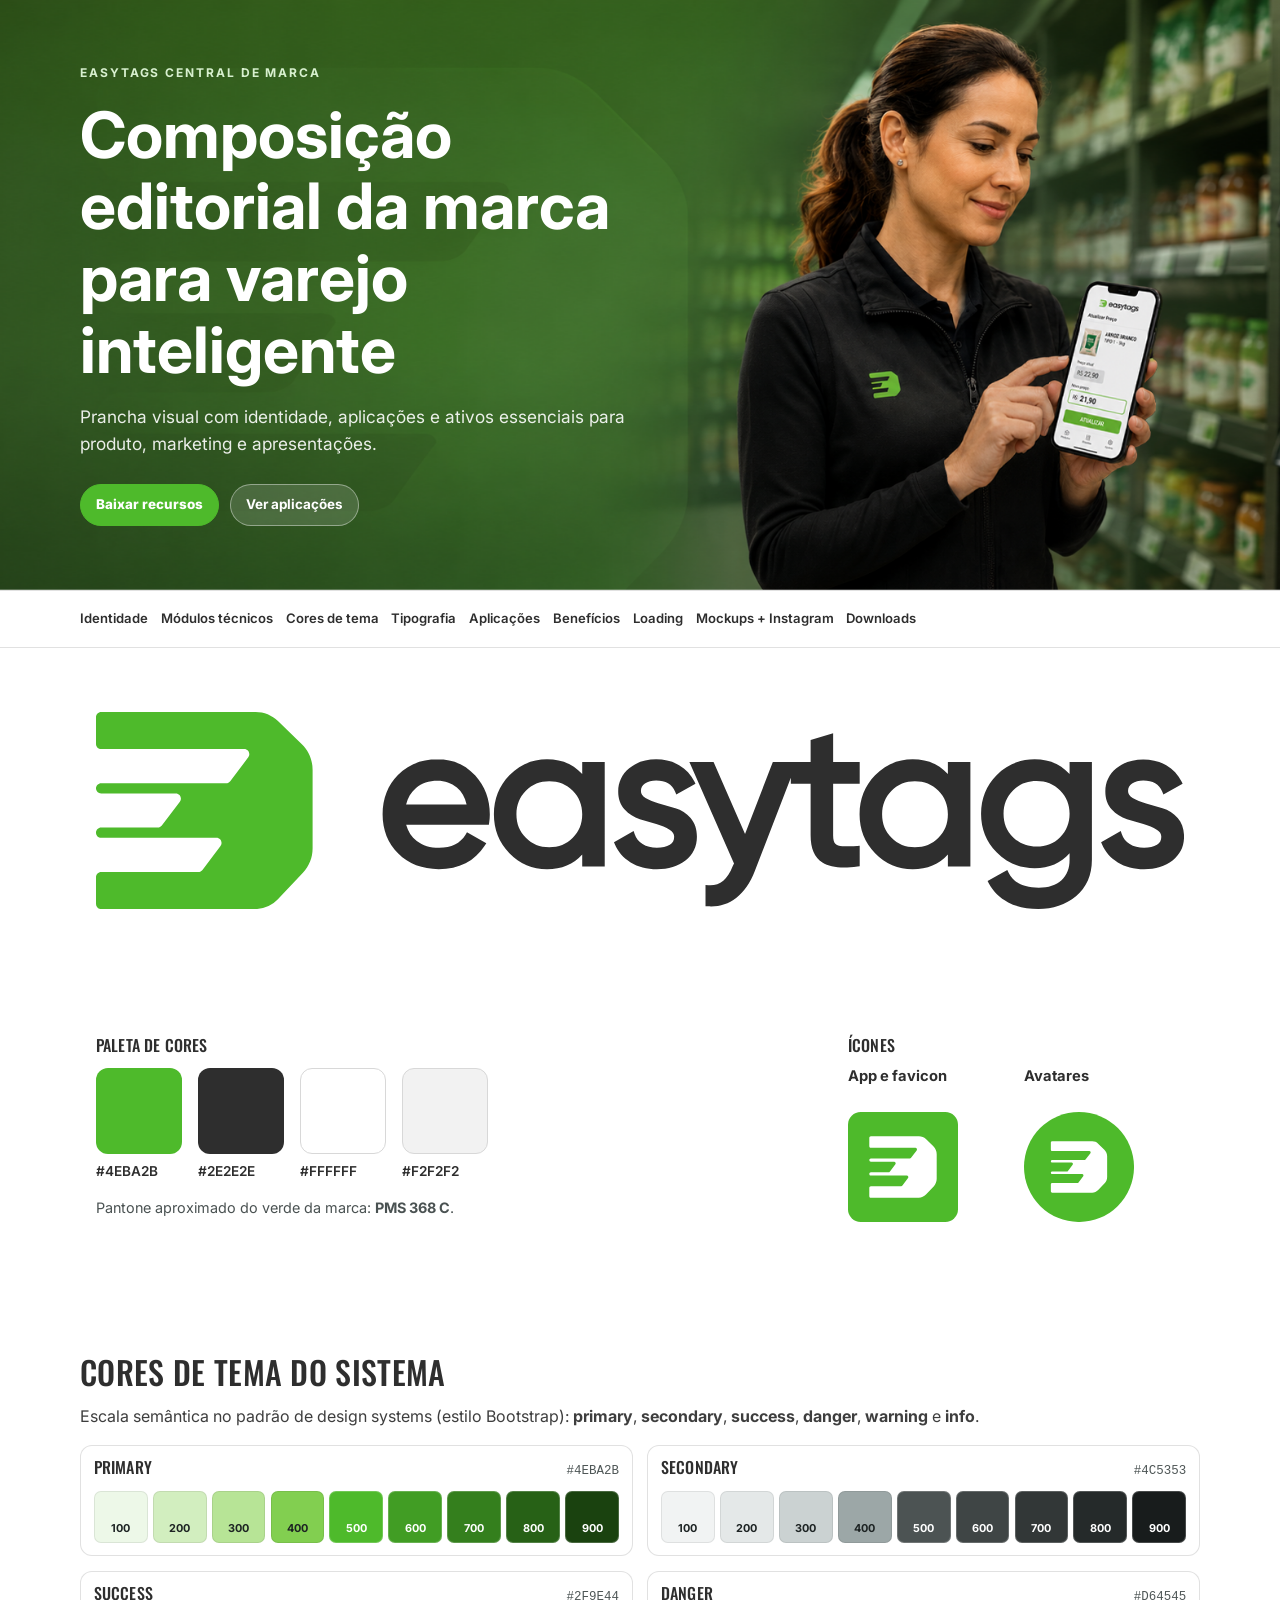
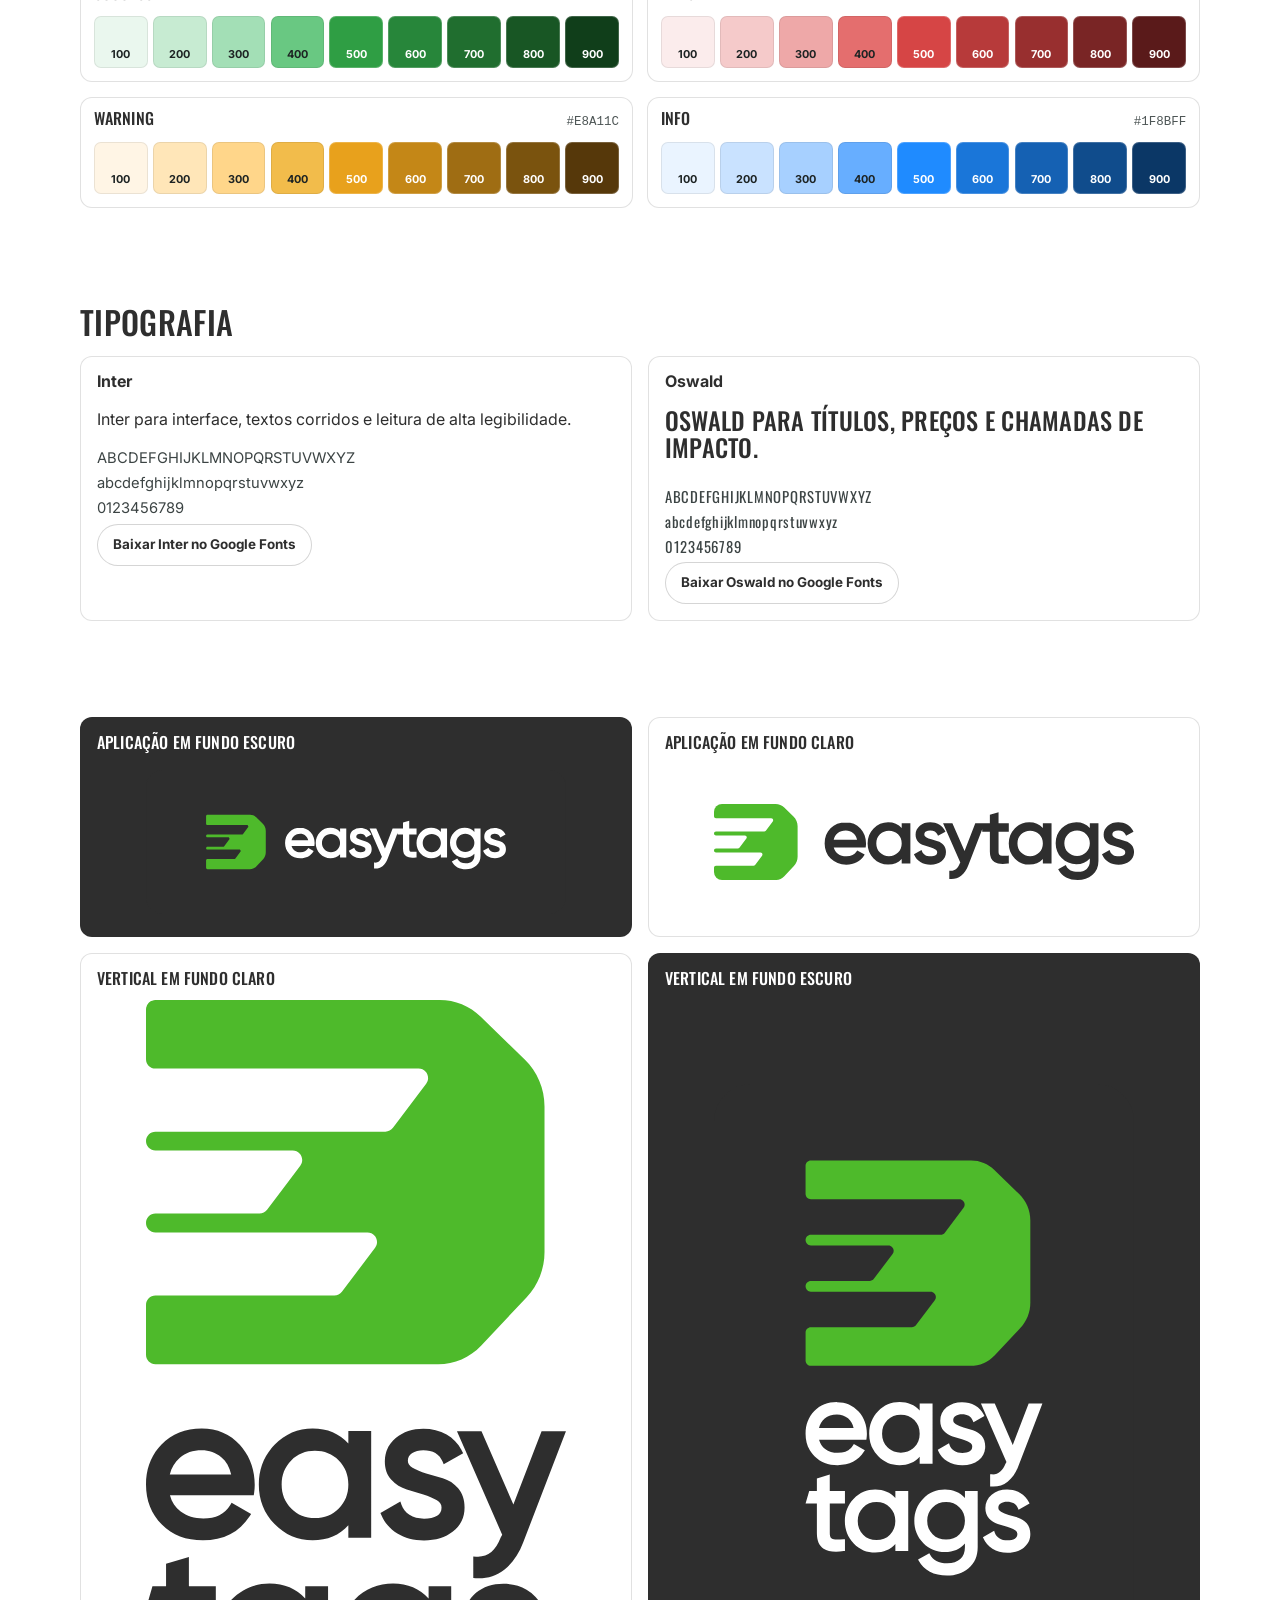
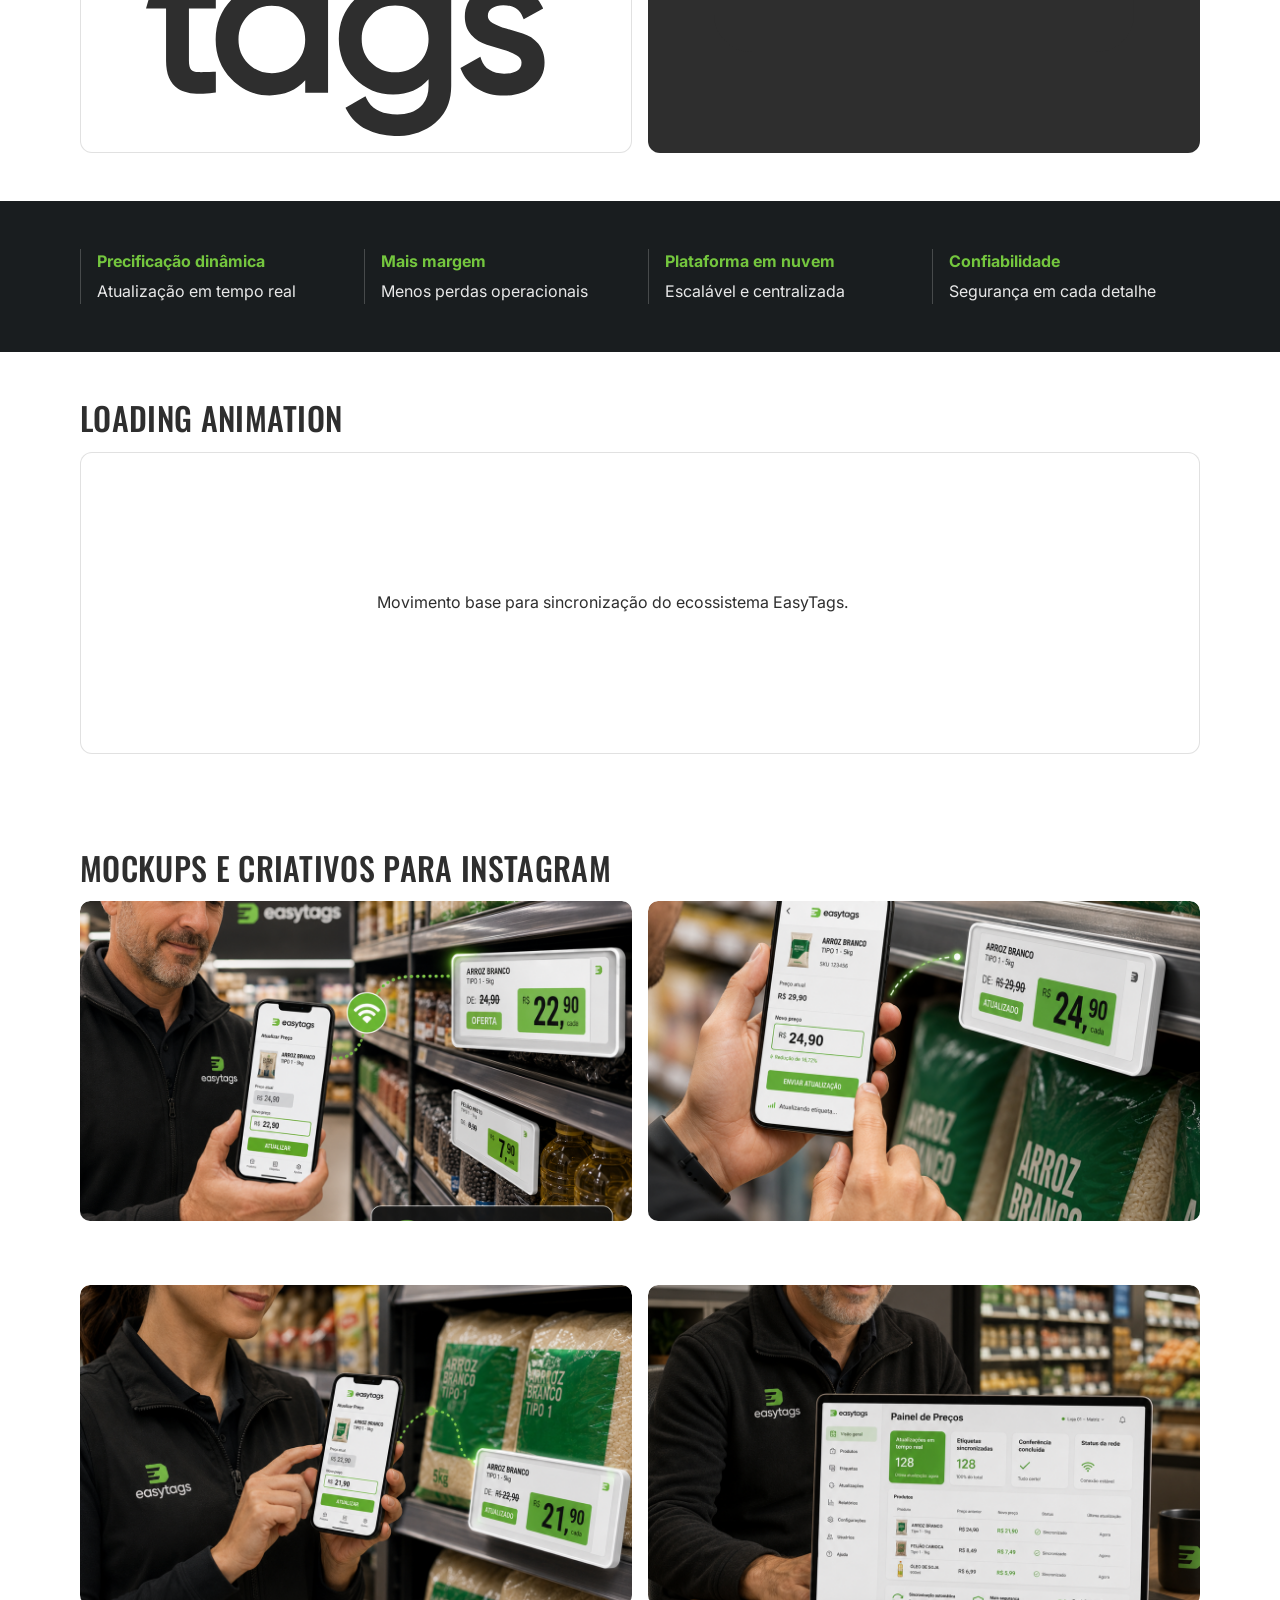
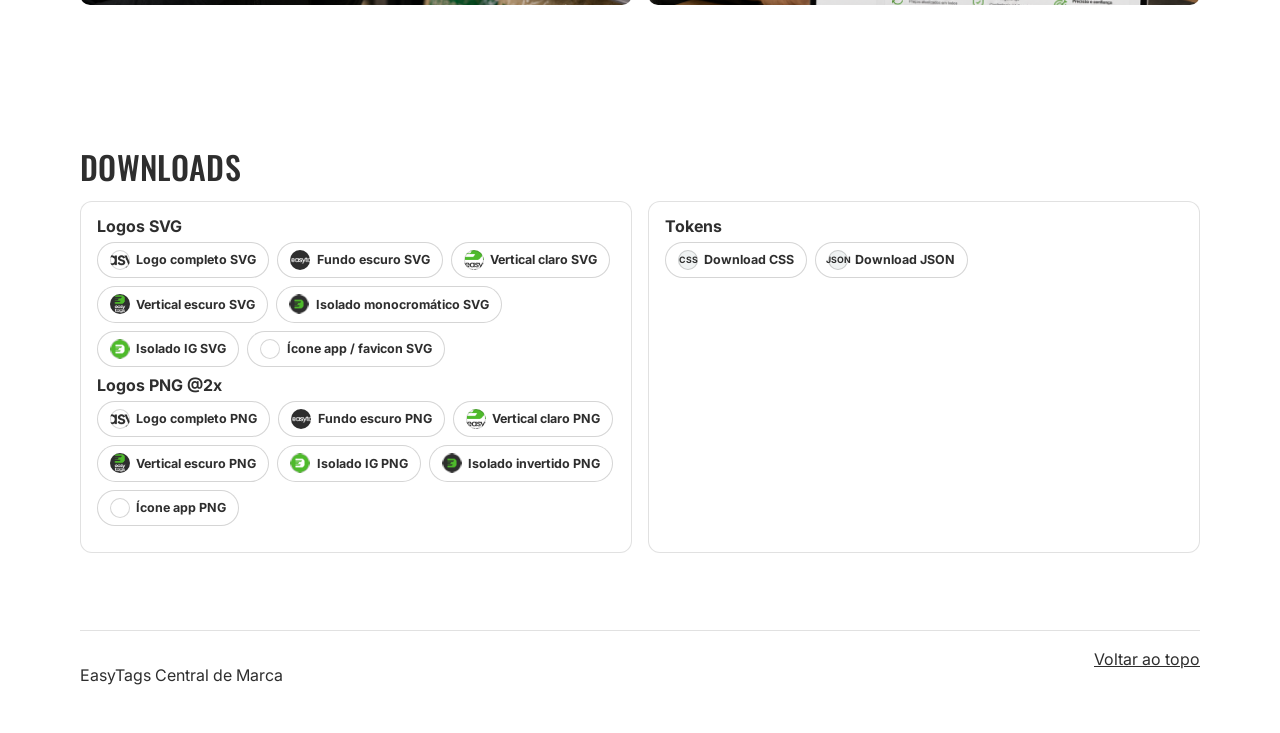
==== commit 327d4d6f: "Implementa hover e modal na galeria de mockups" ====
--- a/index.html
+++ b/index.html
@@ -285,6 +285,11 @@
       </div>
     </section>
 
+    <div class="gallery-modal" id="gallery-modal" aria-hidden="true" role="dialog" aria-label="Visualização ampliada">
+      <button class="gallery-modal__close" id="gallery-modal-close" type="button" aria-label="Fechar imagem">×</button>
+      <img id="gallery-modal-image" src="" alt="" />
+    </div>
+
     <section id="downloads" class="section">
       <div class="container">
         <h2>Downloads</h2>
--- a/css/styles.css
+++ b/css/styles.css
@@ -451,6 +451,63 @@
   height: 320px;
   object-fit: cover;
   border-radius: 10px;
+  transition: transform 0.3s ease, filter 0.3s ease;
+}
+
+.asset-showcase .asset-card {
+  cursor: zoom-in;
+  border-radius: 10px;
+  overflow: hidden;
+}
+
+.asset-showcase .asset-card:hover img {
+  transform: scale(1.02);
+  filter: brightness(1.04);
+}
+
+.asset-showcase .asset-card:focus-visible {
+  outline: 2px solid var(--theme-primary-500, #4eba2b);
+  outline-offset: 3px;
+}
+
+.gallery-modal {
+  position: fixed;
+  inset: 0;
+  background: rgba(10, 14, 12, 0.88);
+  display: none;
+  align-items: center;
+  justify-content: center;
+  padding: 2rem;
+  z-index: 120;
+}
+
+.gallery-modal.is-open {
+  display: flex;
+}
+
+.gallery-modal img {
+  max-width: min(96vw, 1400px);
+  max-height: 90vh;
+  width: auto;
+  height: auto;
+  object-fit: contain;
+  border-radius: 8px;
+  box-shadow: 0 18px 48px rgba(0, 0, 0, 0.45);
+}
+
+.gallery-modal__close {
+  position: absolute;
+  top: 1rem;
+  right: 1rem;
+  width: 42px;
+  height: 42px;
+  border: 1px solid rgba(255, 255, 255, 0.4);
+  border-radius: 999px;
+  background: rgba(0, 0, 0, 0.2);
+  color: #fff;
+  font-size: 1.6rem;
+  line-height: 1;
+  cursor: pointer;
 }
 
 .download-card {
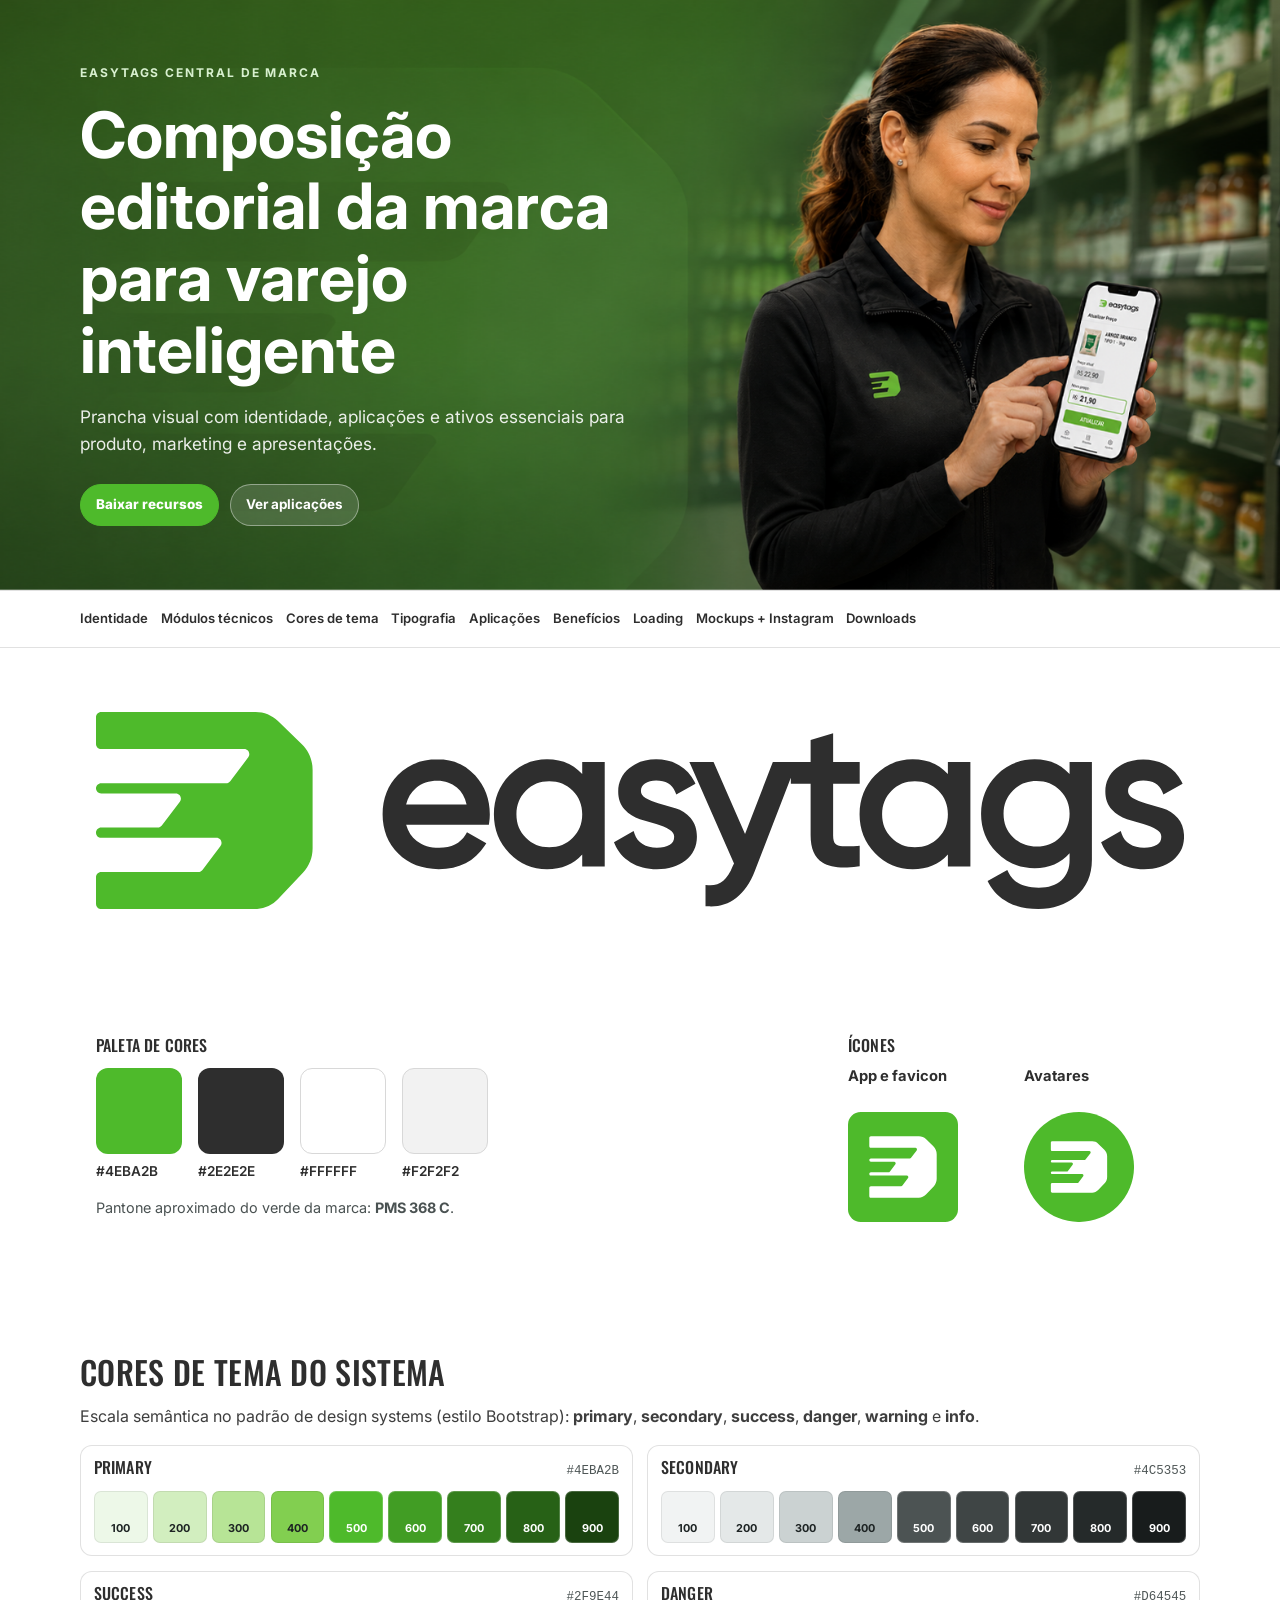
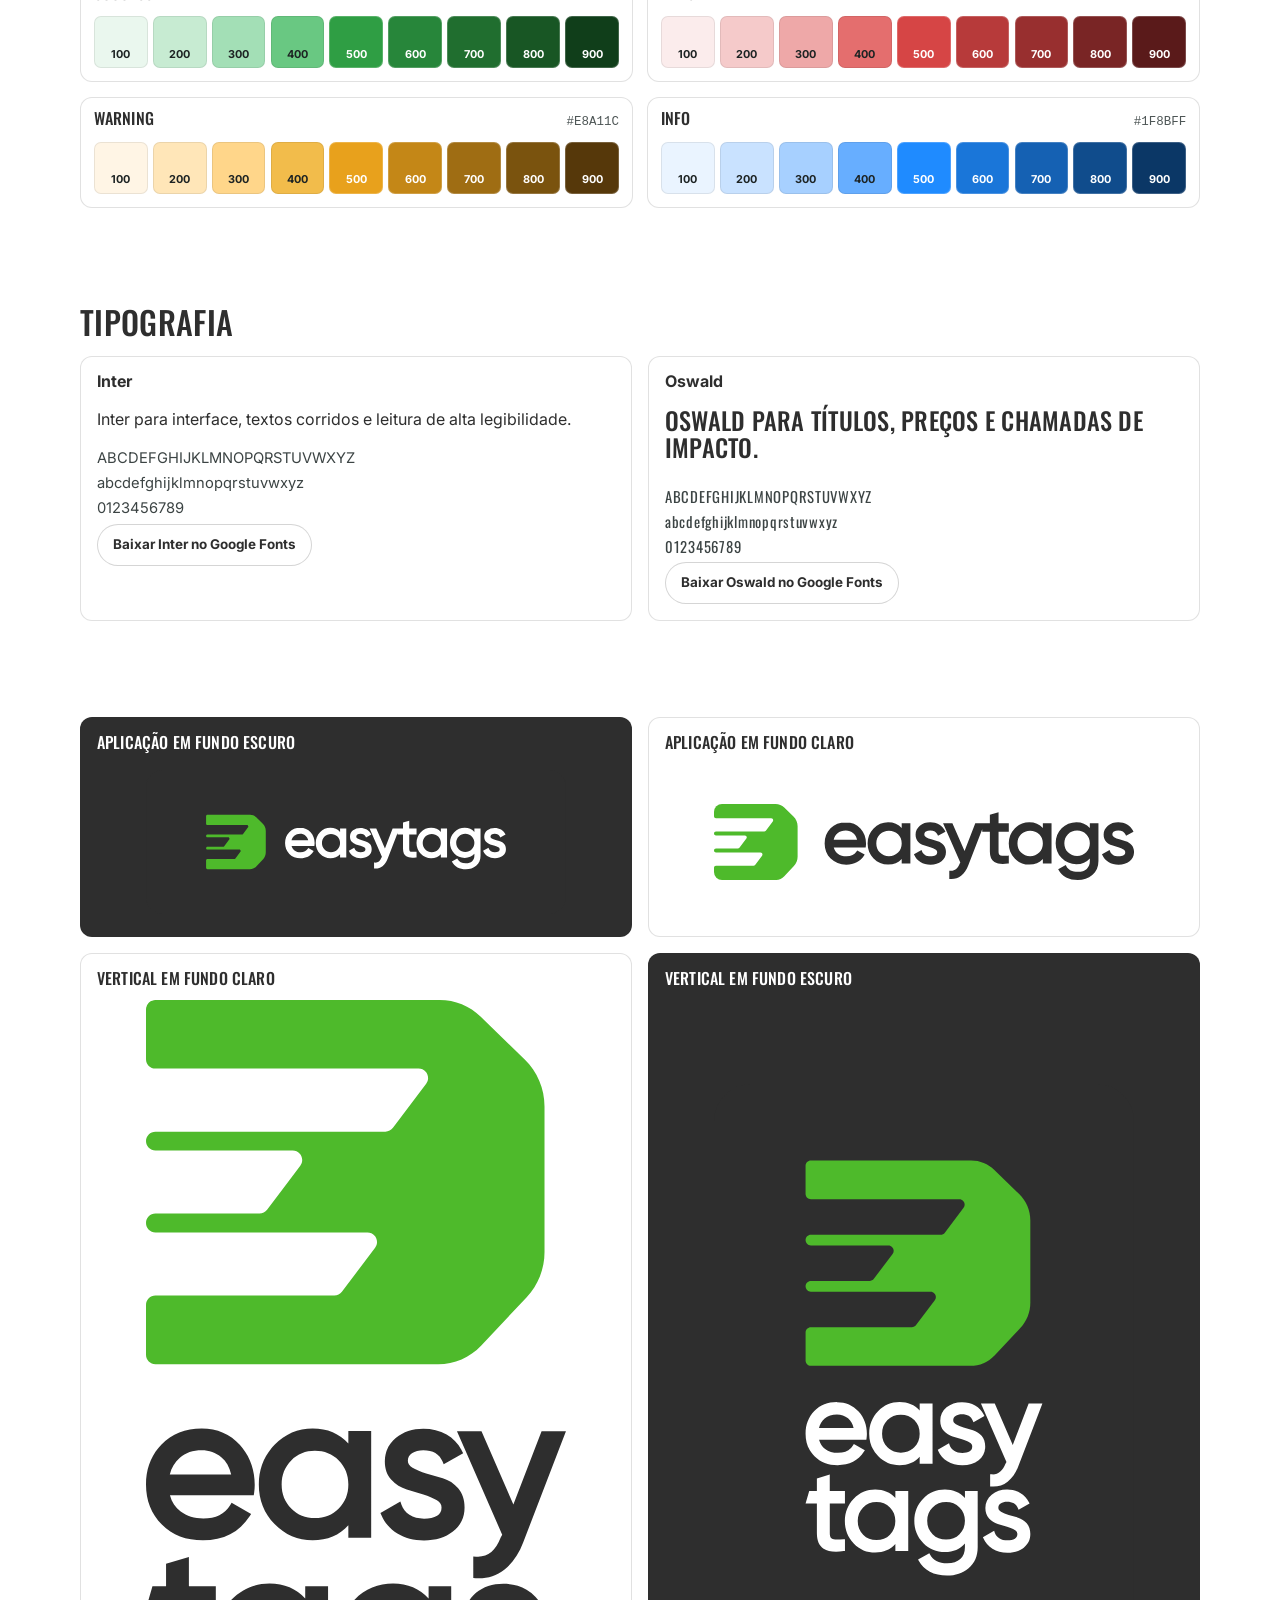
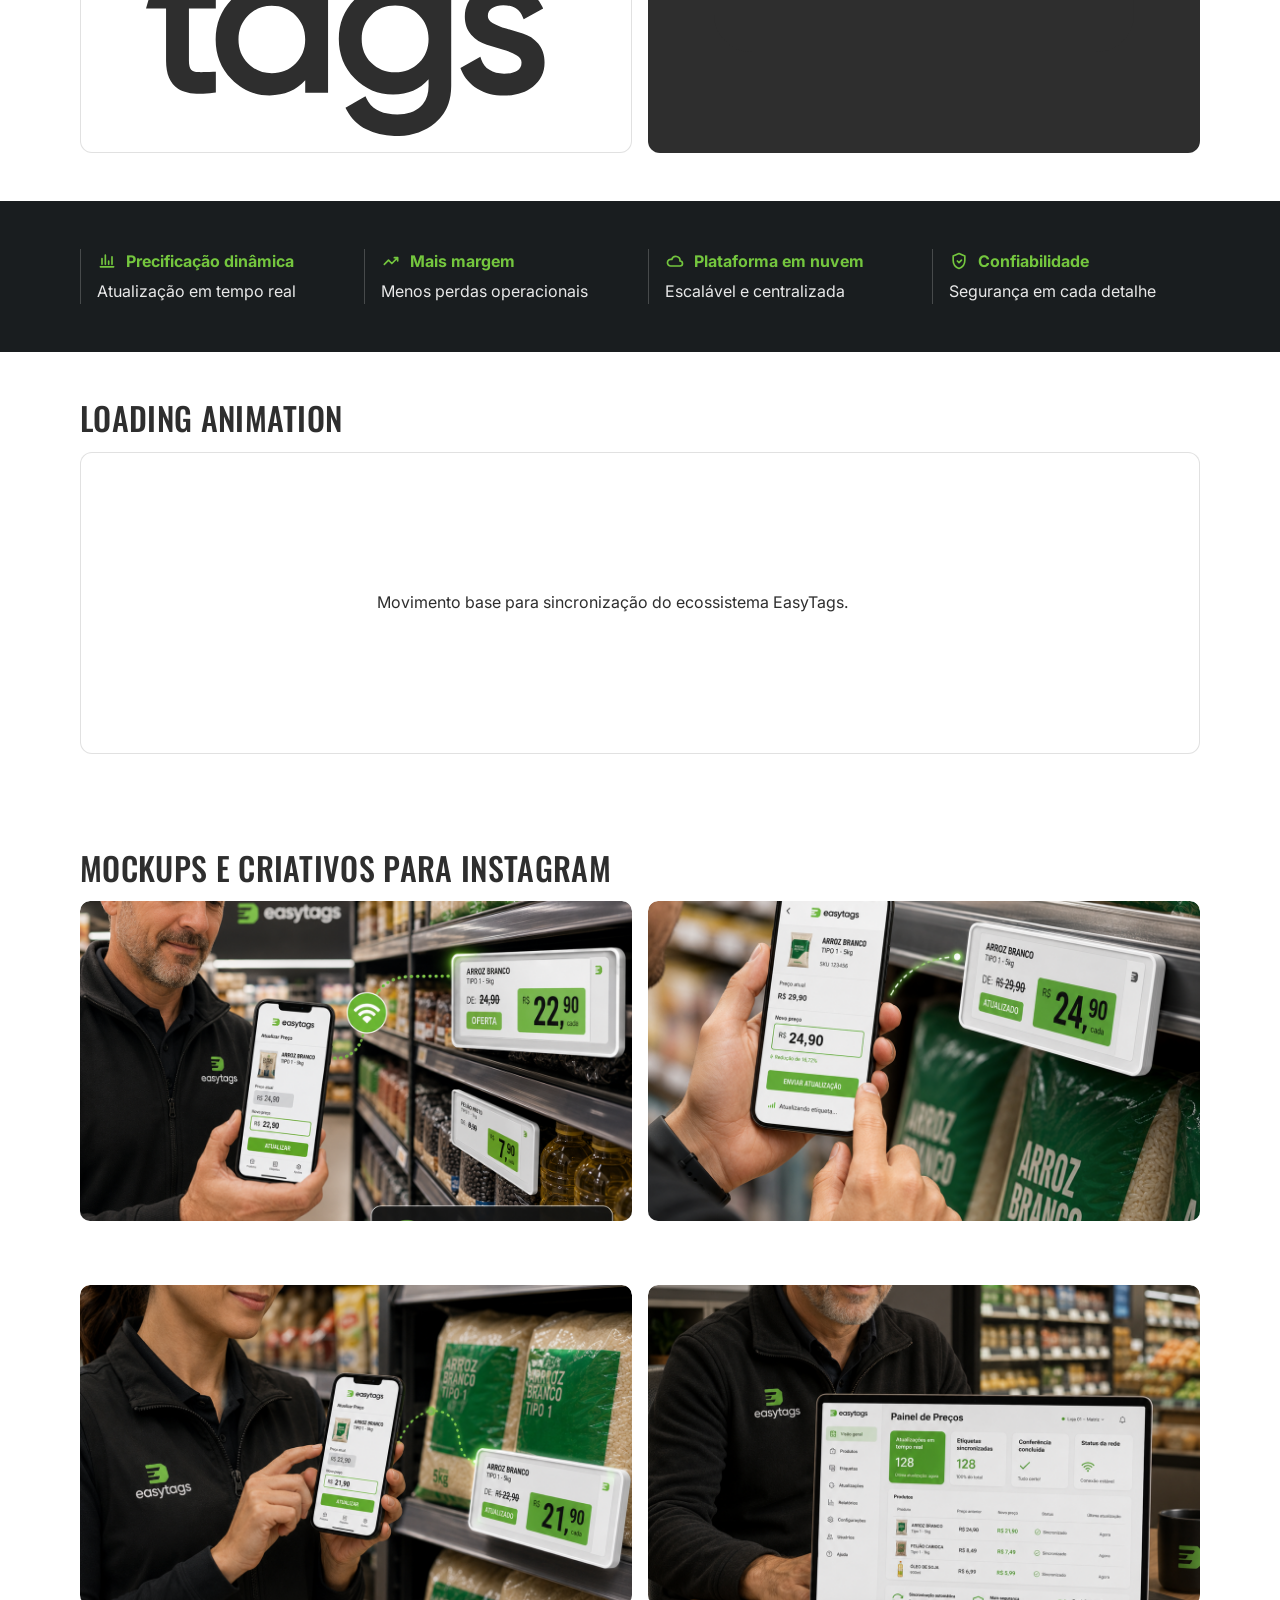
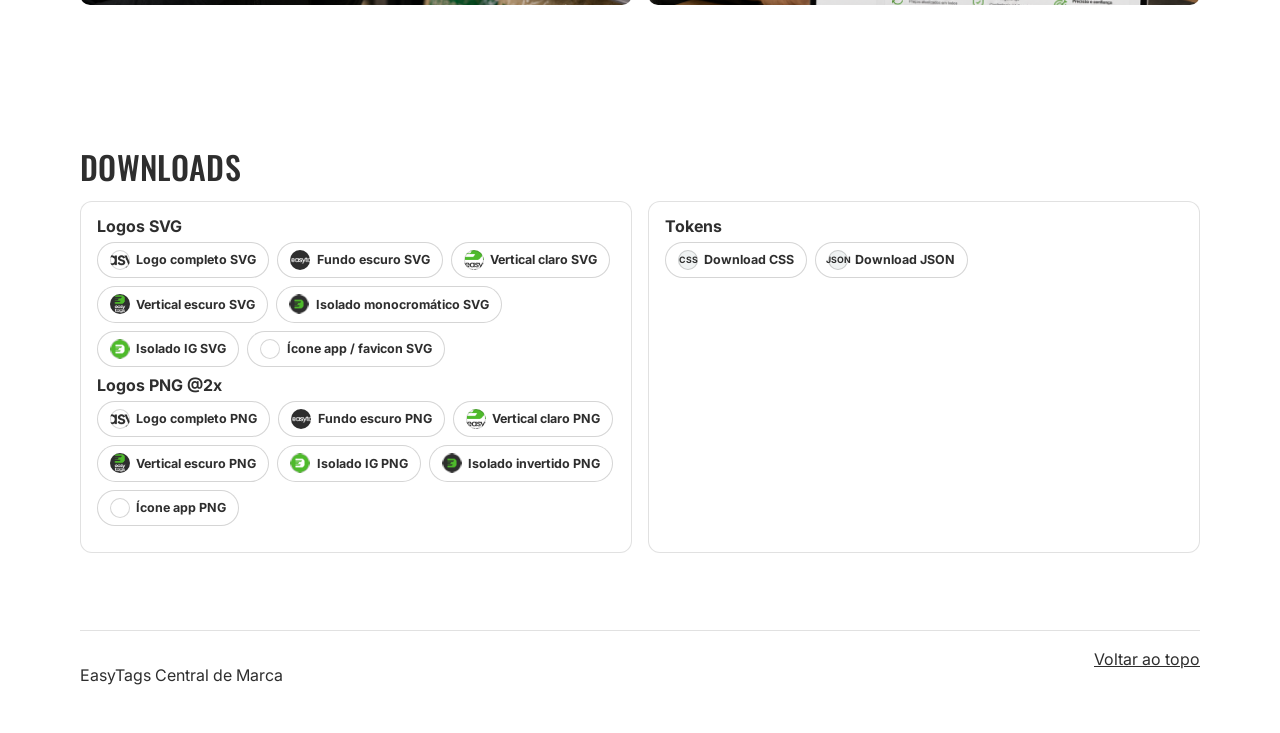
==== commit fd1073ed: "Adiciona ícones na seção de benefícios" ====
--- a/index.html
+++ b/index.html
@@ -244,10 +244,43 @@
 
     <section id="beneficios" class="section section--dark">
       <div class="container benefits-row">
-        <article><strong>Precificação dinâmica</strong><p>Atualização em tempo real</p></article>
-        <article><strong>Mais margem</strong><p>Menos perdas operacionais</p></article>
-        <article><strong>Plataforma em nuvem</strong><p>Escalável e centralizada</p></article>
-        <article><strong>Confiabilidade</strong><p>Segurança em cada detalhe</p></article>
+        <article>
+          <div class="benefit-head">
+            <svg class="benefit-icon" viewBox="0 0 24 24" aria-hidden="true">
+              <path d="M4 19h16M6 16V9m4 7V5m4 11v-4m4 4V7" fill="none" stroke="currentColor" stroke-width="2" stroke-linecap="round"/>
+            </svg>
+            <strong>Precificação dinâmica</strong>
+          </div>
+          <p>Atualização em tempo real</p>
+        </article>
+        <article>
+          <div class="benefit-head">
+            <svg class="benefit-icon" viewBox="0 0 24 24" aria-hidden="true">
+              <path d="M4 16l5-5 4 4 7-7M16 8h4v4" fill="none" stroke="currentColor" stroke-width="2" stroke-linecap="round" stroke-linejoin="round"/>
+            </svg>
+            <strong>Mais margem</strong>
+          </div>
+          <p>Menos perdas operacionais</p>
+        </article>
+        <article>
+          <div class="benefit-head">
+            <svg class="benefit-icon" viewBox="0 0 24 24" aria-hidden="true">
+              <path d="M7 18a4 4 0 1 1 1.2-7.8A5 5 0 0 1 18 12a3 3 0 1 1 0 6H7z" fill="none" stroke="currentColor" stroke-width="2" stroke-linecap="round" stroke-linejoin="round"/>
+            </svg>
+            <strong>Plataforma em nuvem</strong>
+          </div>
+          <p>Escalável e centralizada</p>
+        </article>
+        <article>
+          <div class="benefit-head">
+            <svg class="benefit-icon" viewBox="0 0 24 24" aria-hidden="true">
+              <path d="M12 3l7 3v5c0 5-3.2 8.6-7 10-3.8-1.4-7-5-7-10V6l7-3z" fill="none" stroke="currentColor" stroke-width="2" stroke-linejoin="round"/>
+              <path d="M10 12l2 2 3-3" fill="none" stroke="currentColor" stroke-width="2" stroke-linecap="round" stroke-linejoin="round"/>
+            </svg>
+            <strong>Confiabilidade</strong>
+          </div>
+          <p>Segurança em cada detalhe</p>
+        </article>
       </div>
     </section>
 
--- a/css/styles.css
+++ b/css/styles.css
@@ -875,10 +875,24 @@
   padding-left: 1rem;
 }
 
+.benefit-head {
+  display: flex;
+  align-items: center;
+  gap: 0.55rem;
+  margin-bottom: 0.35rem;
+}
+
+.benefit-icon {
+  width: 20px;
+  height: 20px;
+  color: #74c63e;
+  flex: 0 0 auto;
+}
+
 .benefits-row strong {
   color: #74c63e;
   display: block;
-  margin-bottom: 0.35rem;
+  margin-bottom: 0;
 }
 
 .benefits-row p {
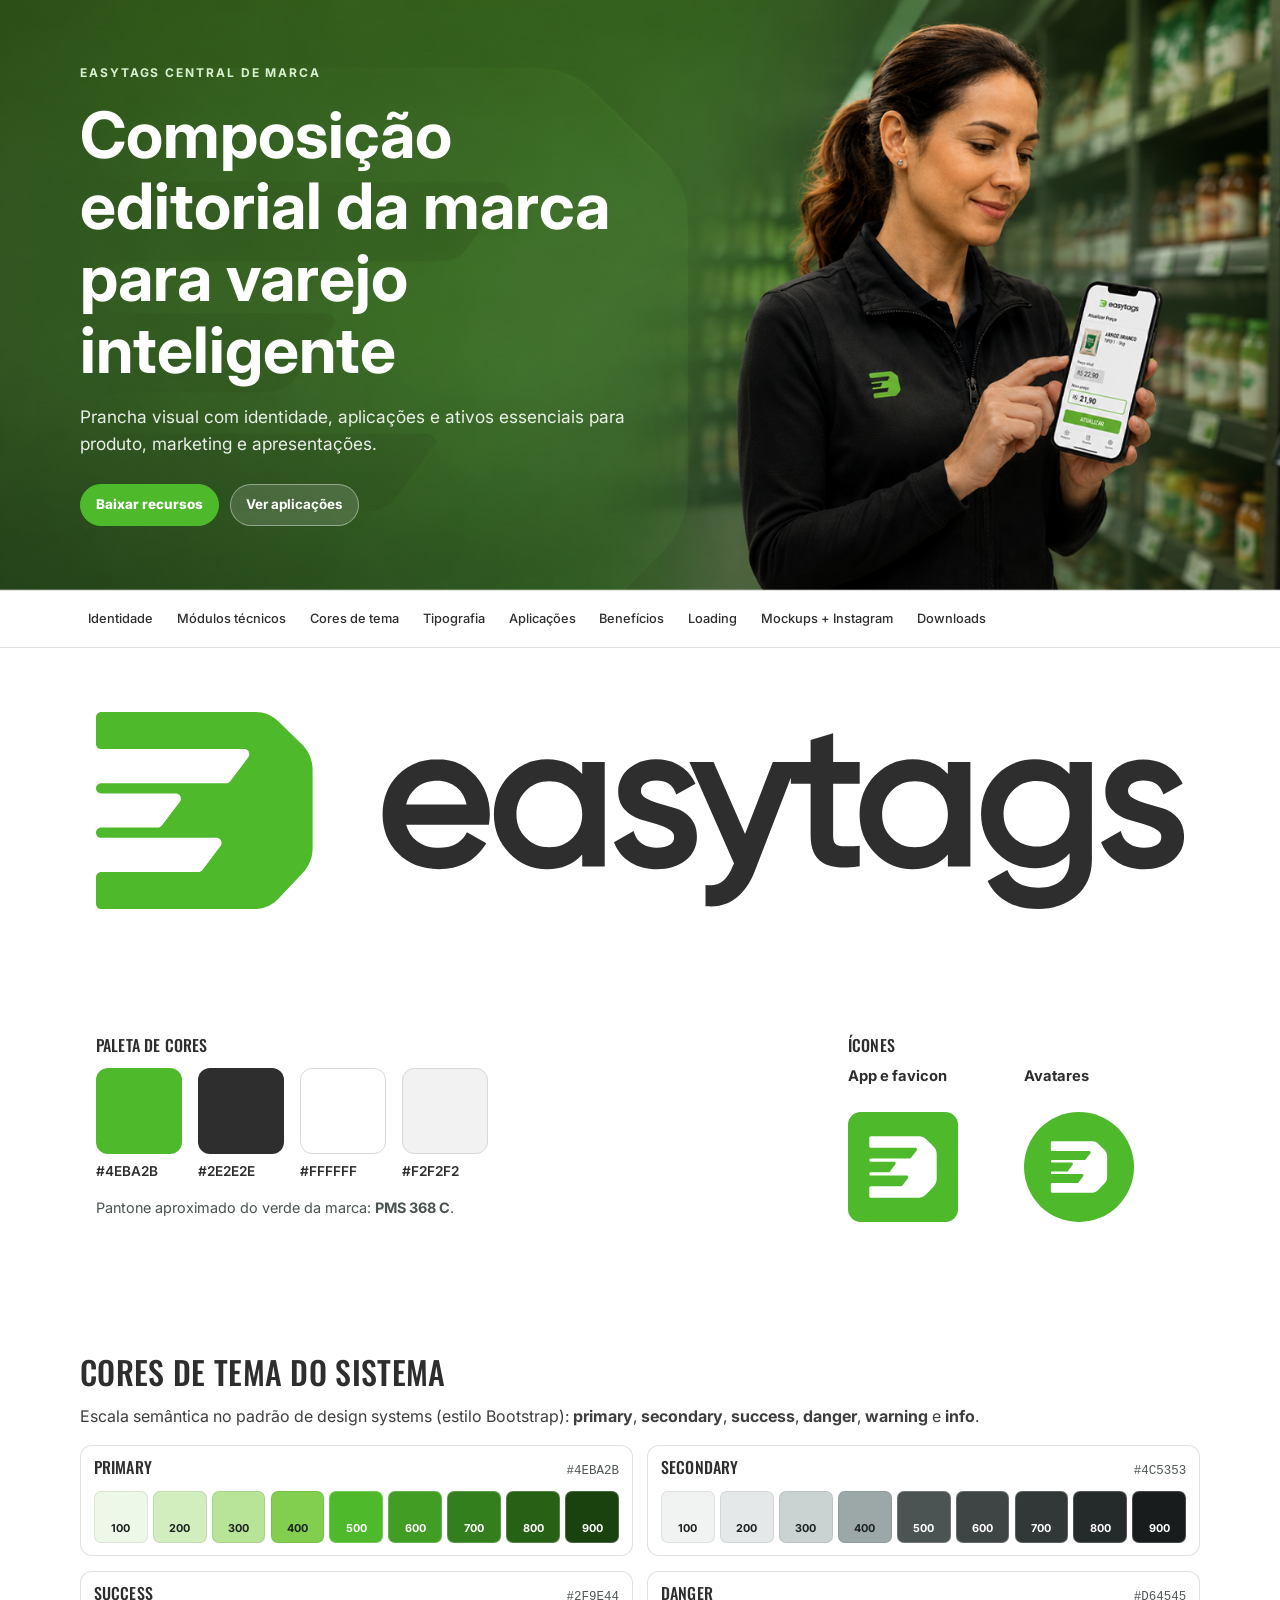
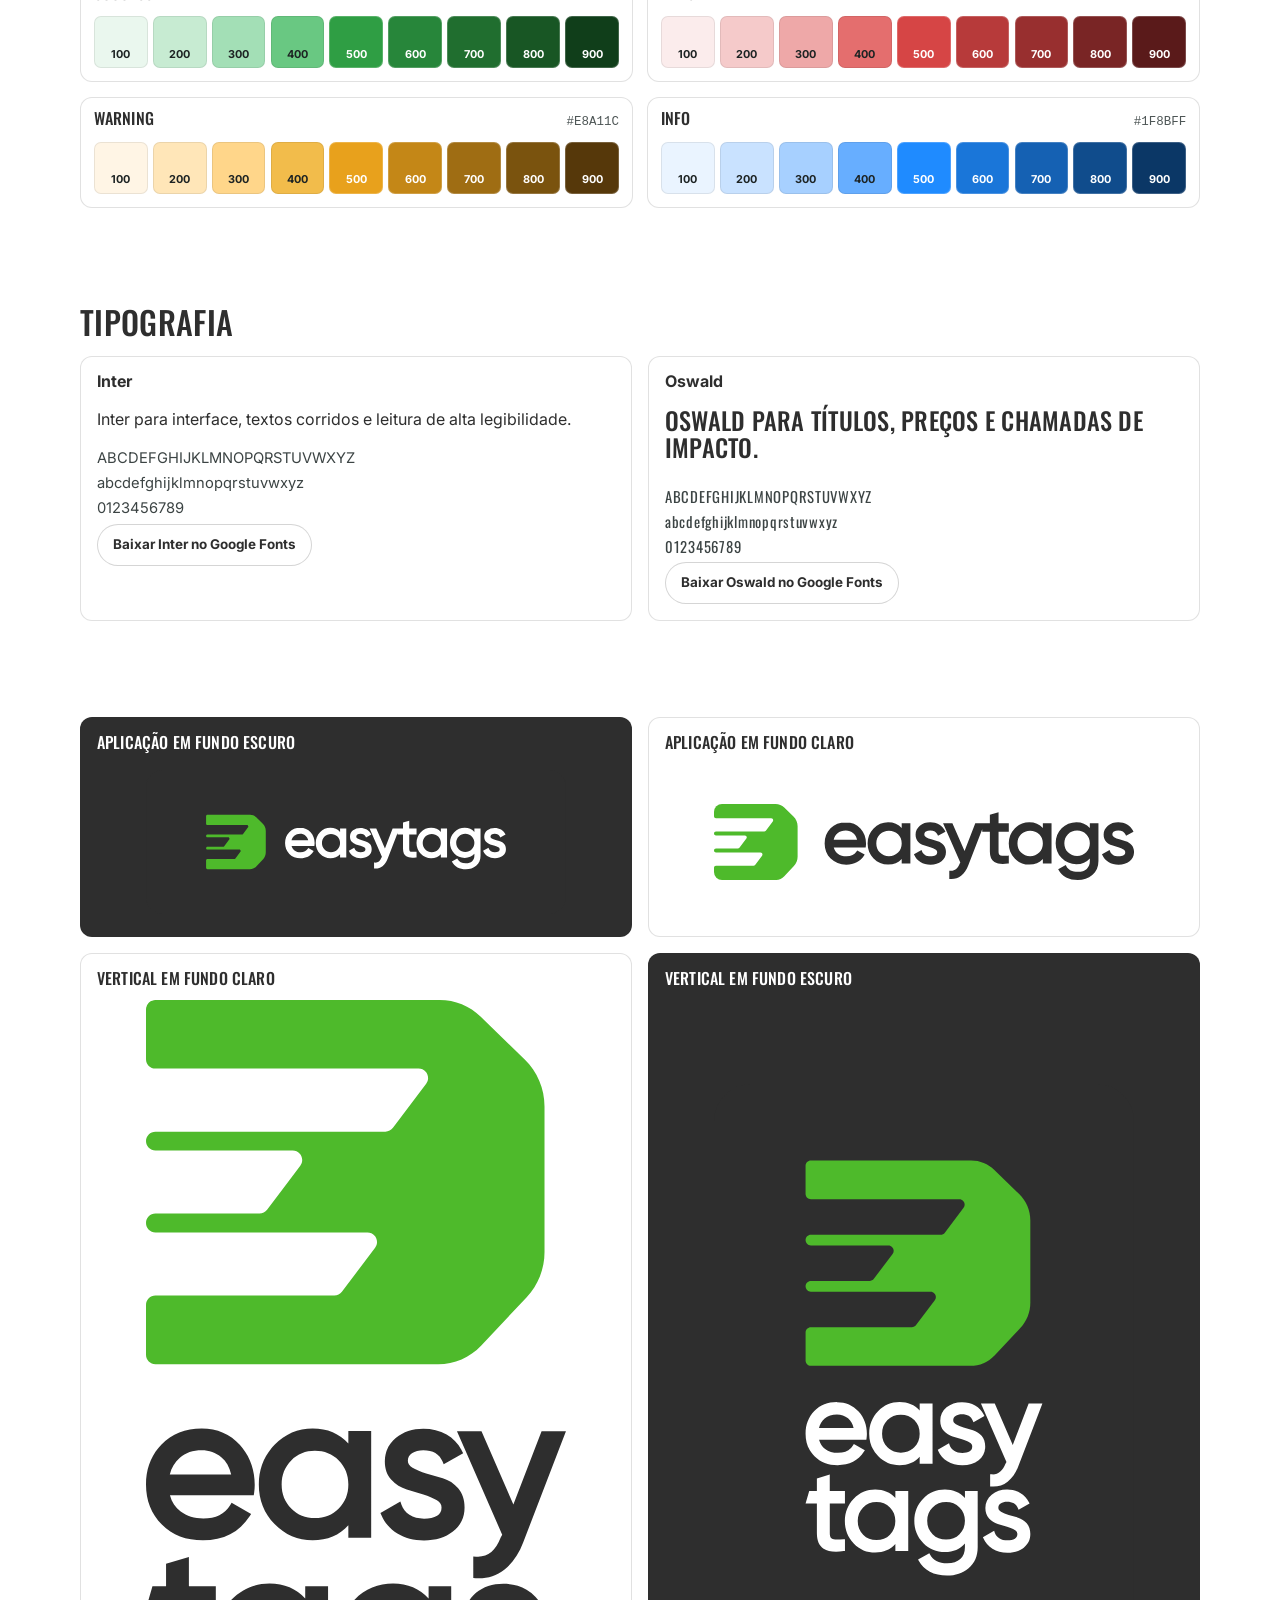
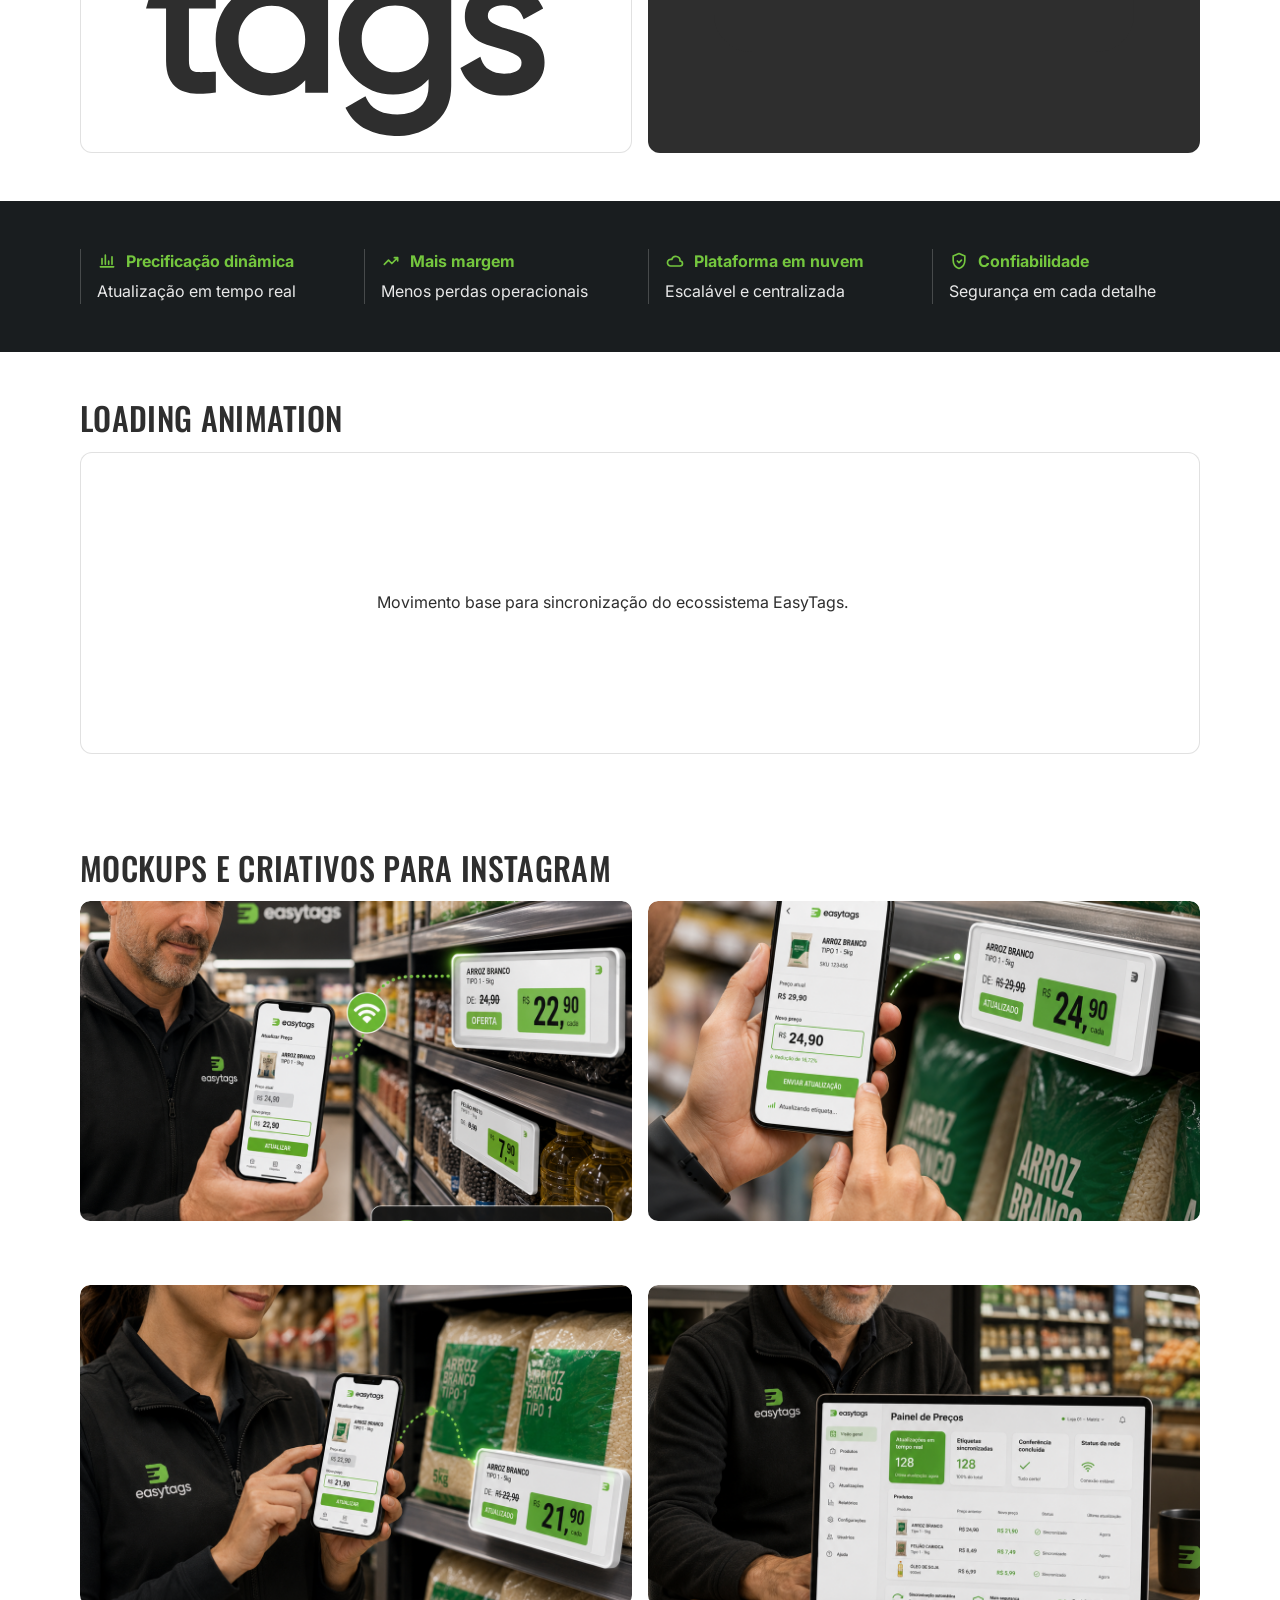
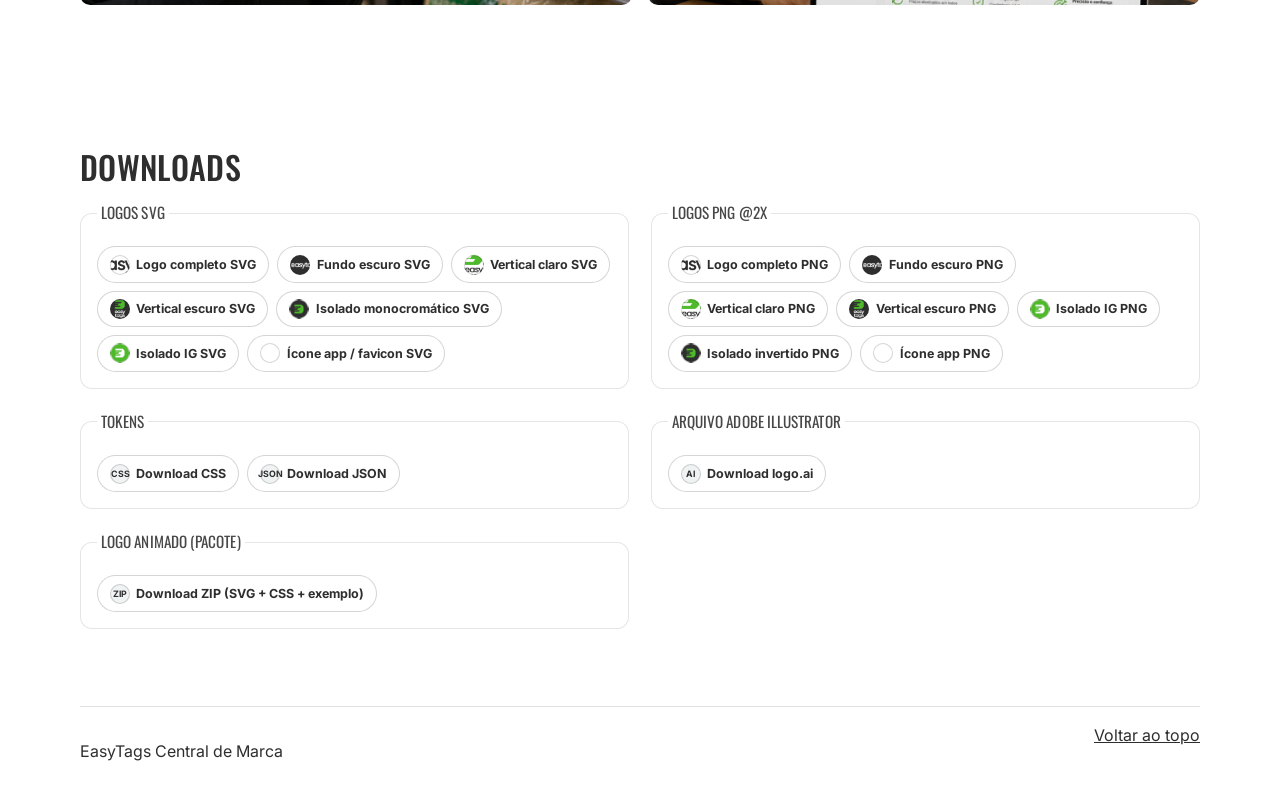
==== commit 2b3af897: "Refatora seção de downloads com fieldsets sutis" ====
--- a/index.html
+++ b/index.html
@@ -326,9 +326,9 @@
     <section id="downloads" class="section">
       <div class="container">
         <h2>Downloads</h2>
-        <div class="download-grid">
-          <article class="download-card">
-            <h3>Logos SVG</h3>
+        <div class="download-fieldset-grid">
+          <fieldset class="download-fieldset">
+            <legend>Logos SVG</legend>
             <div class="download-links">
               <a class="btn btn--file" href="assets/logo/logo_completo.svg" download><span class="file-dot" style="background-image:url('png/logo_completo@2x.png')"></span>Logo completo SVG</a>
               <a class="btn btn--file" href="assets/logo/logo_fundo_escuro.svg" download><span class="file-dot" style="background-image:url('png/logo_fundo_escuro@2x.png')"></span>Fundo escuro SVG</a>
@@ -338,7 +338,10 @@
               <a class="btn btn--file" href="assets/logo/logo_isolado_IG.svg" download><span class="file-dot" style="background-image:url('png/logo_isolado_IG@2x.png')"></span>Isolado IG SVG</a>
               <a class="btn btn--file" href="assets/logo/icon_app.svg" download><span class="file-dot" style="background-image:url('png/ícone_app@2x.png')"></span>Ícone app / favicon SVG</a>
             </div>
-            <h3>Logos PNG @2x</h3>
+          </fieldset>
+
+          <fieldset class="download-fieldset">
+            <legend>Logos PNG @2x</legend>
             <div class="download-links">
               <a class="btn btn--file" href="png/logo_completo@2x.png" download><span class="file-dot" style="background-image:url('png/logo_completo@2x.png')"></span>Logo completo PNG</a>
               <a class="btn btn--file" href="png/logo_fundo_escuro@2x.png" download><span class="file-dot" style="background-image:url('png/logo_fundo_escuro@2x.png')"></span>Fundo escuro PNG</a>
@@ -348,14 +351,29 @@
               <a class="btn btn--file" href="png/logo_isolado_invertido@2x.png" download><span class="file-dot" style="background-image:url('png/logo_isolado_invertido@2x.png')"></span>Isolado invertido PNG</a>
               <a class="btn btn--file" href="png/ícone_app@2x.png" download><span class="file-dot" style="background-image:url('png/ícone_app@2x.png')"></span>Ícone app PNG</a>
             </div>
-          </article>
-          <article class="download-card">
-            <h3>Tokens</h3>
+          </fieldset>
+
+          <fieldset class="download-fieldset">
+            <legend>Tokens</legend>
             <div class="download-links">
               <a class="btn btn--file" href="tokens/colors.css" download><span class="file-dot file-dot--token">CSS</span>Download CSS</a>
               <a class="btn btn--file" href="tokens/colors.json" download><span class="file-dot file-dot--token">JSON</span>Download JSON</a>
             </div>
-          </article>
+          </fieldset>
+
+          <fieldset class="download-fieldset">
+            <legend>Arquivo Adobe Illustrator</legend>
+            <div class="download-links">
+              <a class="btn btn--file" href="logo.ai" download><span class="file-dot file-dot--token">AI</span>Download logo.ai</a>
+            </div>
+          </fieldset>
+
+          <fieldset class="download-fieldset">
+            <legend>Logo animado (pacote)</legend>
+            <div class="download-links">
+              <a class="btn btn--file" href="assets/motion/easytags-loading-package.zip" download><span class="file-dot file-dot--token">ZIP</span>Download ZIP (SVG + CSS + exemplo)</a>
+            </div>
+          </fieldset>
         </div>
       </div>
     </section>
--- a/css/styles.css
+++ b/css/styles.css
@@ -138,7 +138,7 @@
 
 .topnav__links {
   display: flex;
-  gap: 0.8rem;
+  gap: 0.45rem;
   flex-wrap: nowrap;
   align-items: center;
   overflow-x: auto;
@@ -149,10 +149,17 @@
   color: var(--color-charcoal, #2e2e2e);
   text-decoration: none;
   font-family: var(--font-base, "Inter", sans-serif);
-  font-size: 0.82rem;
-  font-weight: 600;
+  font-size: 0.8rem;
+  font-weight: 500;
   letter-spacing: 0;
   white-space: nowrap;
+  padding: 0.34rem 0.52rem;
+  border-radius: 8px;
+  transition: background-color 0.2s ease, color 0.2s ease;
+}
+
+.topnav a:hover {
+  background: rgba(76, 83, 83, 0.08);
 }
 
 .topnav__toggle {
@@ -510,24 +517,41 @@
   cursor: pointer;
 }
 
-.download-card {
-  padding: 1rem;
-}
-
 .download-links {
   display: flex;
   flex-wrap: wrap;
   gap: 0.5rem;
   margin-top: 0;
-  margin-bottom: 0.65rem;
-}
-
-.download-card h3 {
-  margin: 0 0 0.35rem;
-}
-
-.download-card .download-links + h3 {
-  margin-top: 0.5rem;
+  margin-bottom: 0;
+}
+
+.download-fieldset-grid {
+  display: grid;
+  grid-template-columns: repeat(2, minmax(0, 1fr));
+  gap: 1.35rem;
+}
+
+.download-fieldset {
+  border: 1px solid rgba(46, 46, 46, 0.12);
+  border-radius: var(--radius);
+  padding: 1rem;
+  margin: 0;
+  min-width: 0;
+  background: rgba(255, 255, 255, 0.55);
+}
+
+.download-fieldset legend {
+  font-family: var(--font-condensed, "Oswald", sans-serif);
+  font-size: 0.95rem;
+  letter-spacing: 0.005em;
+  text-transform: uppercase;
+  padding: 0 0.25rem;
+  font-weight: 400;
+  color: rgba(46, 46, 46, 0.88);
+}
+
+.download-fieldset .download-links {
+  margin-top: 0.35rem;
 }
 
 .btn {
@@ -677,6 +701,10 @@
     flex-direction: column;
     align-items: flex-start;
   }
+
+  .download-fieldset-grid {
+    grid-template-columns: 1fr;
+  }
 }
 
 /* Brand board composition */
